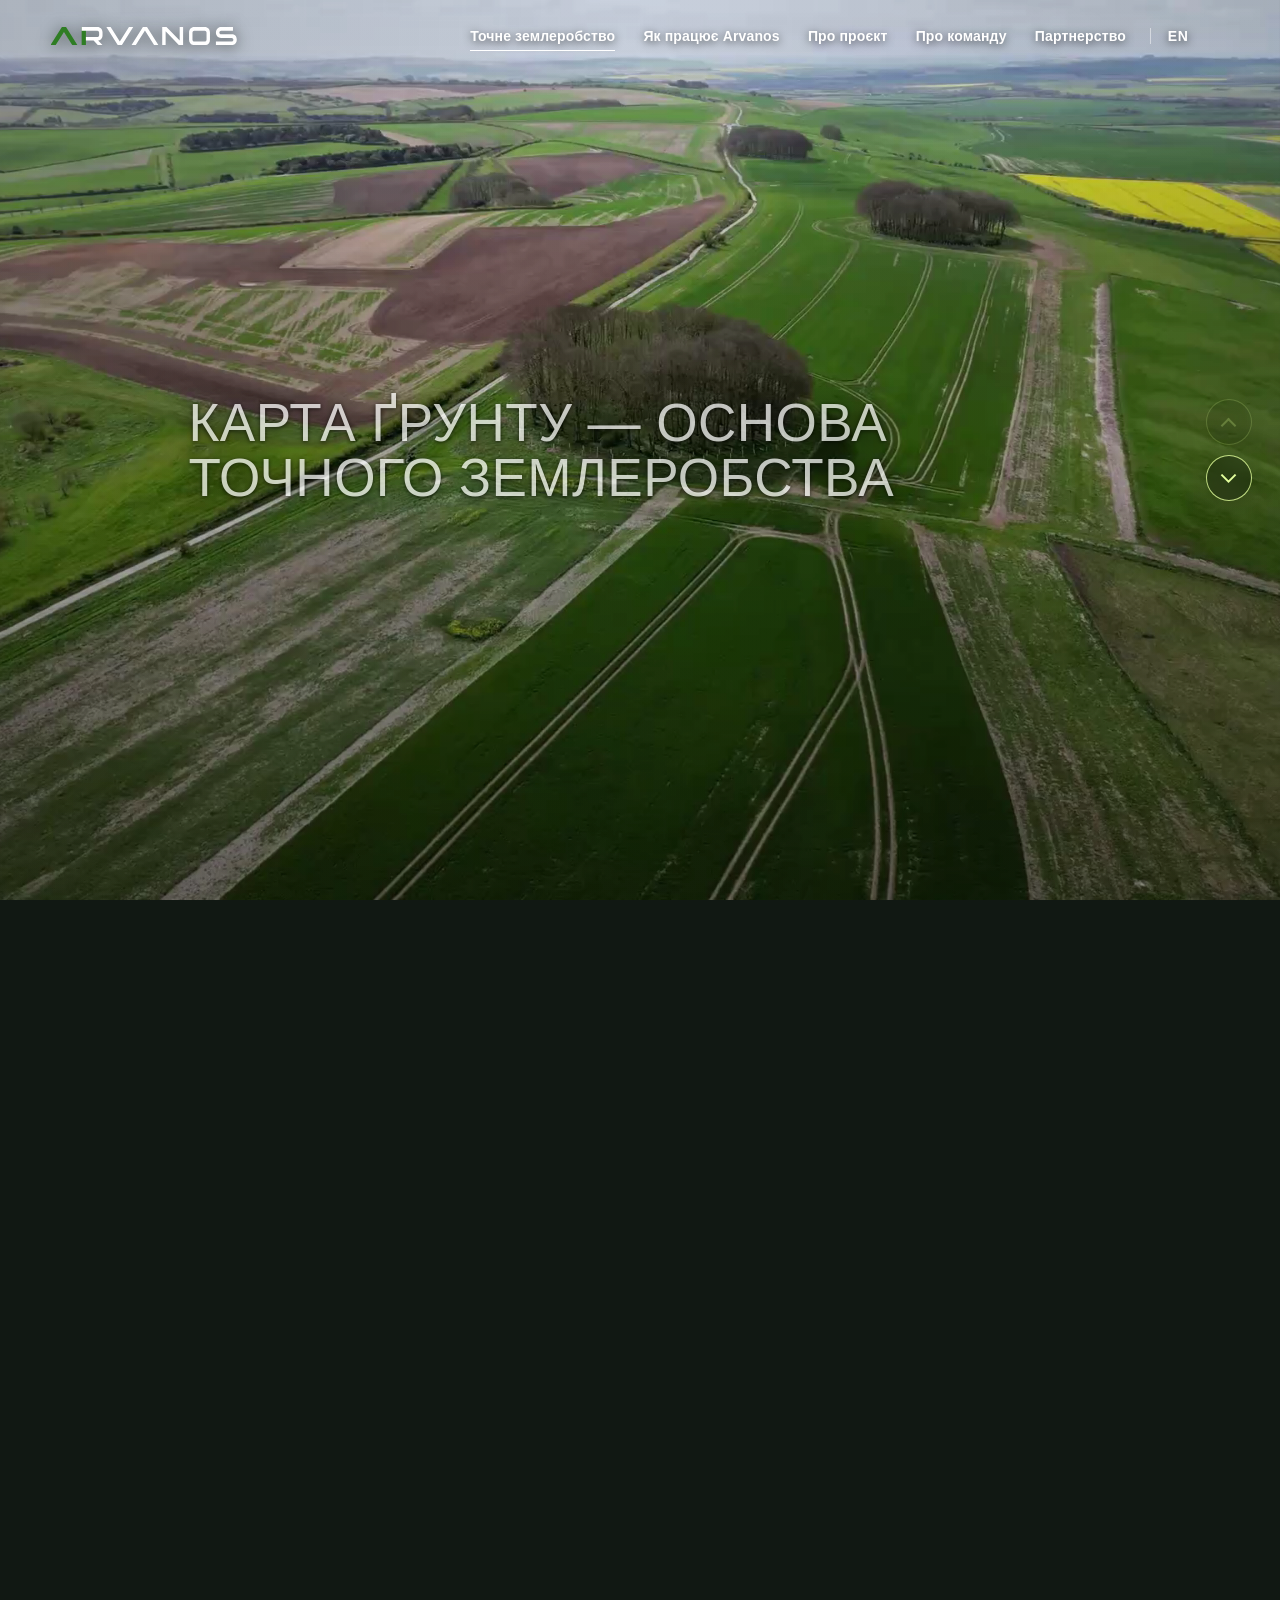
==== uk/index.html @ 26c9877f "Publish Arvanos website" ====
<!DOCTYPE html>
<html lang="uk">
  <head>
    <meta charset="UTF-8" />
    <meta name="viewport" content="width=device-width, initial-scale=1.0" />
    <meta name="description" content="Arvanos — програмно-апаратний комплекс на основі ШІ для створення, калібрування й безперервного уточнення карти ґрунту." />
    <meta name="robots" content="index, follow, max-image-preview:large" />
    <meta property="og:type" content="website" />
    <meta property="og:site_name" content="Arvanos" />
    <meta property="og:locale" content="uk_UA" />
    <meta property="og:title" content="Arvanos — карта ґрунту, що постійно уточнюється" />
    <meta property="og:description" content="ШІ-система для створення, калібрування й безперервного уточнення карт властивостей ґрунту." />
    <meta property="og:image" content="https://pirsua.github.io/arvanos-site/assets/og-arvanos.png" />
    <meta property="og:image:width" content="1200" />
    <meta property="og:image:height" content="630" />
    <meta name="twitter:card" content="summary_large_image" />
    <meta http-equiv="refresh" content="0; url=./field-transition-demo.html" />
    <title>Arvanos — карта ґрунту, що постійно уточнюється</title>
    <link rel="canonical" href="https://pirsua.github.io/arvanos-site/uk/" />
    <link rel="alternate" hreflang="en" href="https://pirsua.github.io/arvanos-site/field-transition-demo.html" />
    <link rel="alternate" hreflang="uk" href="https://pirsua.github.io/arvanos-site/uk/field-transition-demo.html" />
    <link rel="alternate" hreflang="x-default" href="https://pirsua.github.io/arvanos-site/field-transition-demo.html" />
    <link rel="icon" href="../assets/arvanos-favicon-a.svg?v=20260819-a2" type="image/svg+xml" />
  </head>
  <body>
    <p><a href="./field-transition-demo.html">Перейти до Arvanos</a></p>
  </body>
</html>
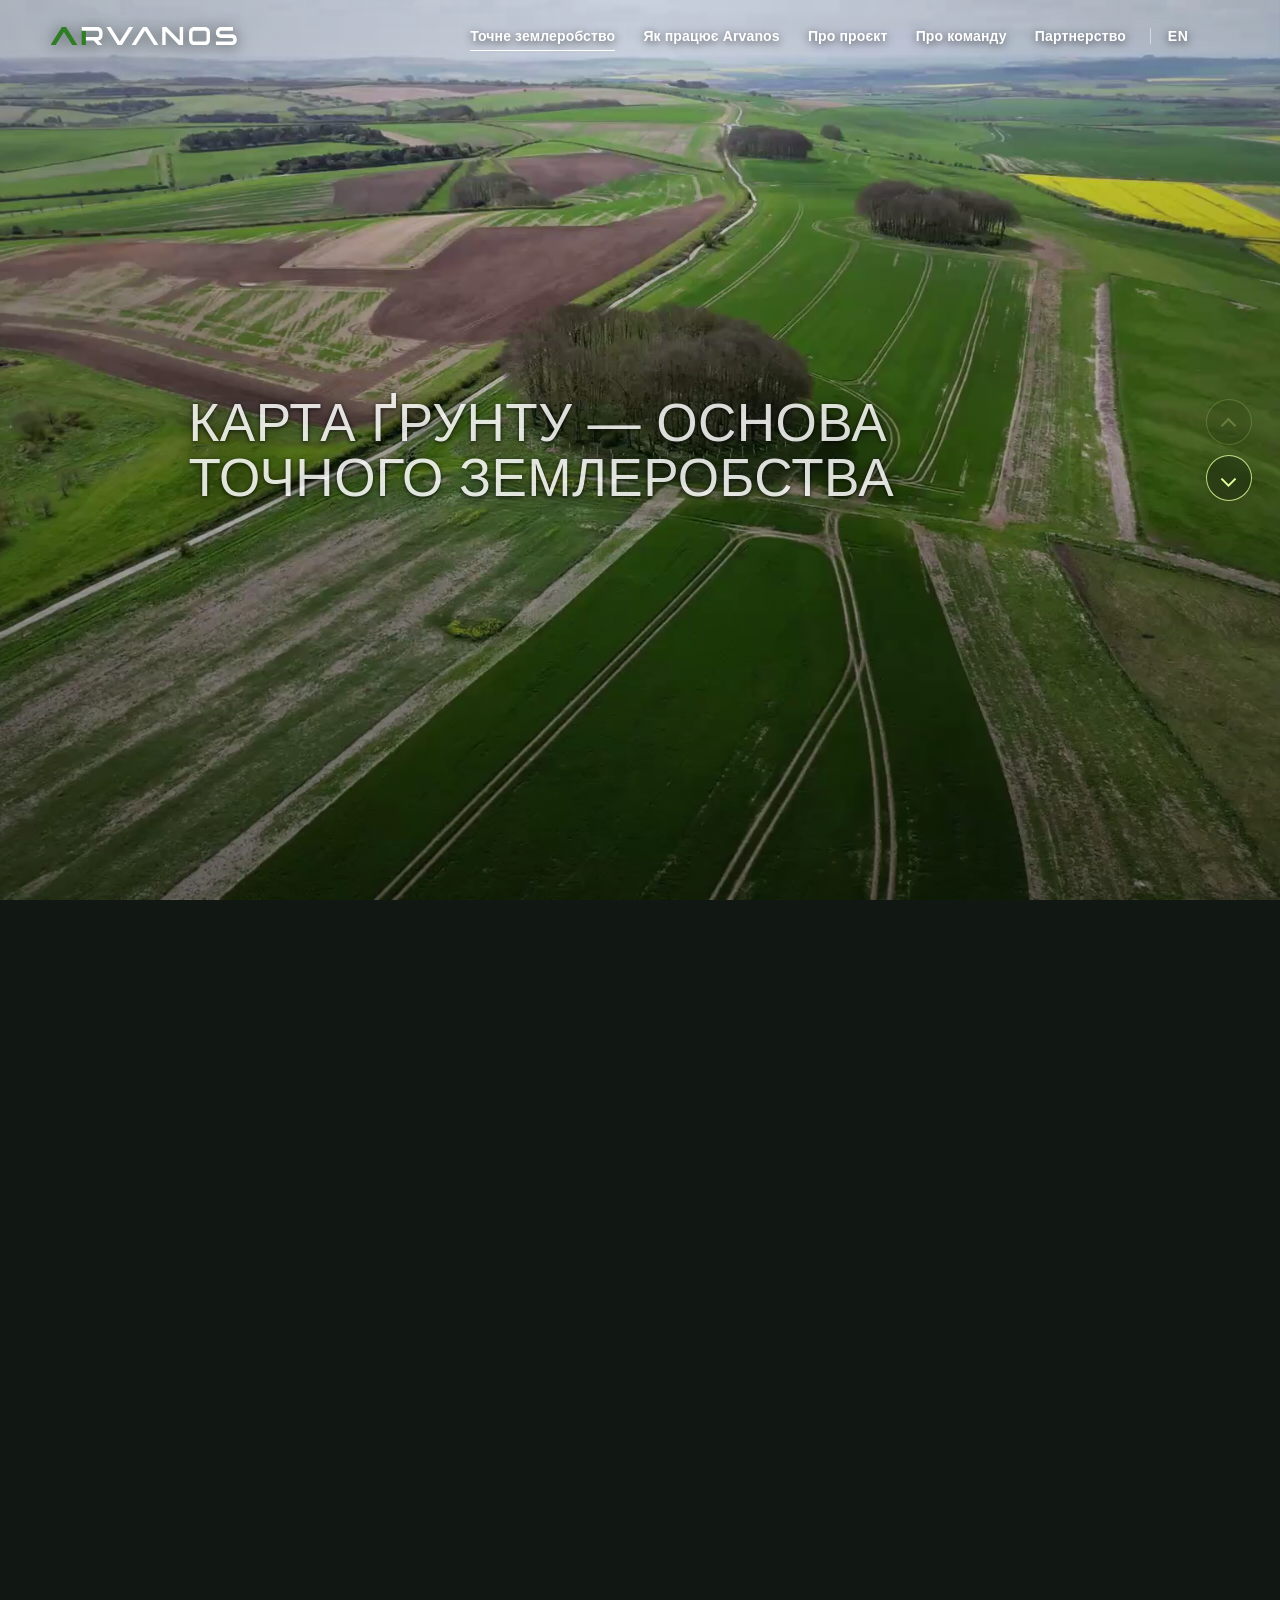
==== commit 321d2962: "Use arvanos.com as canonical domain" ====
--- a/uk/index.html
+++ b/uk/index.html
@@ -10,16 +10,16 @@
     <meta property="og:locale" content="uk_UA" />
     <meta property="og:title" content="Arvanos — карта ґрунту, що постійно уточнюється" />
     <meta property="og:description" content="ШІ-система для створення, калібрування й безперервного уточнення карт властивостей ґрунту." />
-    <meta property="og:image" content="https://pirsua.github.io/arvanos-site/assets/og-arvanos.png" />
+    <meta property="og:image" content="https://arvanos.com/assets/og-arvanos.png" />
     <meta property="og:image:width" content="1200" />
     <meta property="og:image:height" content="630" />
     <meta name="twitter:card" content="summary_large_image" />
     <meta http-equiv="refresh" content="0; url=./field-transition-demo.html" />
     <title>Arvanos — карта ґрунту, що постійно уточнюється</title>
-    <link rel="canonical" href="https://pirsua.github.io/arvanos-site/uk/" />
-    <link rel="alternate" hreflang="en" href="https://pirsua.github.io/arvanos-site/field-transition-demo.html" />
-    <link rel="alternate" hreflang="uk" href="https://pirsua.github.io/arvanos-site/uk/field-transition-demo.html" />
-    <link rel="alternate" hreflang="x-default" href="https://pirsua.github.io/arvanos-site/field-transition-demo.html" />
+    <link rel="canonical" href="https://arvanos.com/uk/" />
+    <link rel="alternate" hreflang="en" href="https://arvanos.com/field-transition-demo.html" />
+    <link rel="alternate" hreflang="uk" href="https://arvanos.com/uk/field-transition-demo.html" />
+    <link rel="alternate" hreflang="x-default" href="https://arvanos.com/field-transition-demo.html" />
     <link rel="icon" href="../assets/arvanos-favicon-a.svg?v=20260819-a2" type="image/svg+xml" />
   </head>
   <body>
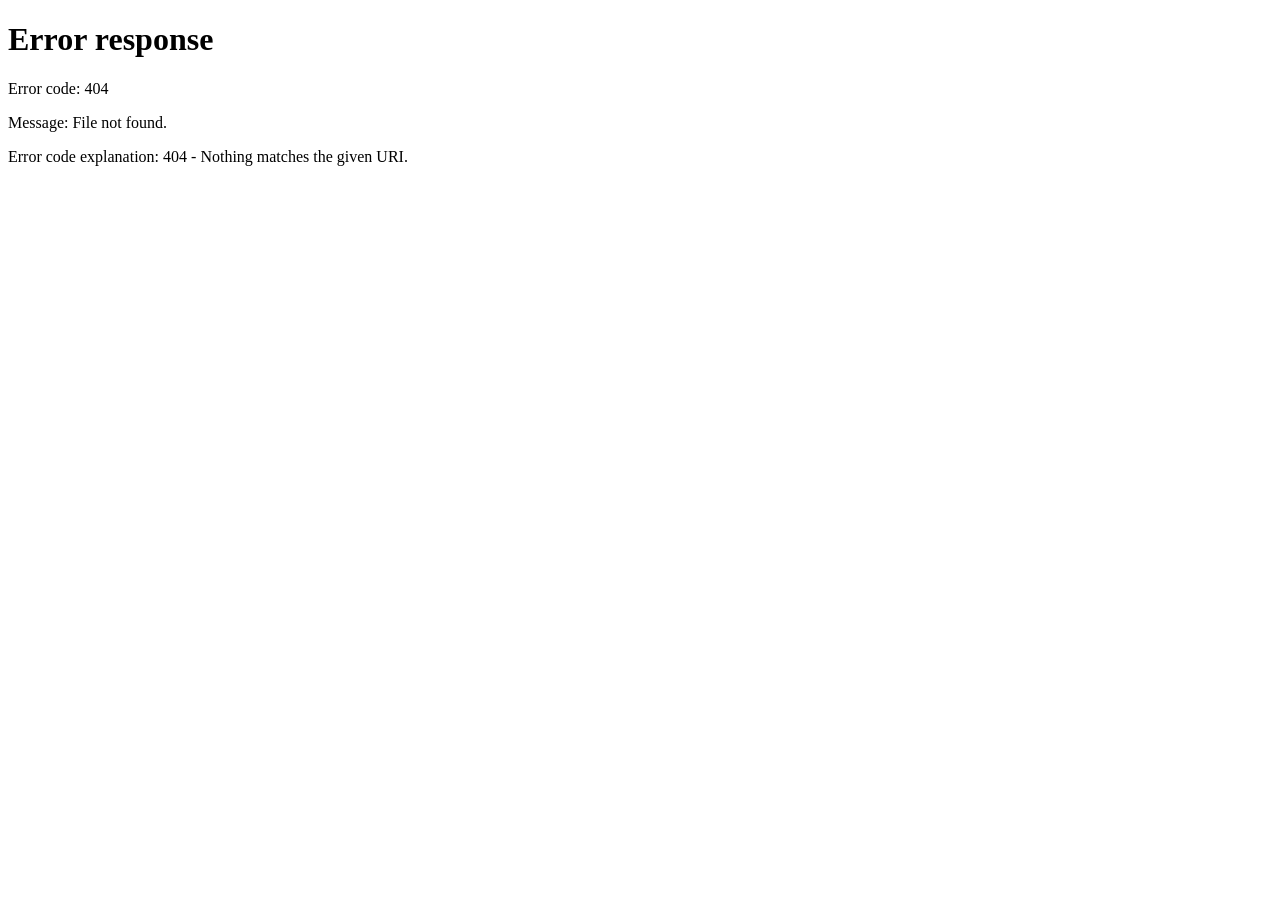
==== commit 5ad6c3eb: "Use Cloudflare clean URLs" ====
--- a/uk/index.html
+++ b/uk/index.html
@@ -14,15 +14,15 @@
     <meta property="og:image:width" content="1200" />
     <meta property="og:image:height" content="630" />
     <meta name="twitter:card" content="summary_large_image" />
-    <meta http-equiv="refresh" content="0; url=./field-transition-demo.html" />
+    <meta http-equiv="refresh" content="0; url=./field-transition-demo" />
     <title>Arvanos — карта ґрунту, що постійно уточнюється</title>
     <link rel="canonical" href="https://arvanos.com/uk/" />
-    <link rel="alternate" hreflang="en" href="https://arvanos.com/field-transition-demo.html" />
-    <link rel="alternate" hreflang="uk" href="https://arvanos.com/uk/field-transition-demo.html" />
-    <link rel="alternate" hreflang="x-default" href="https://arvanos.com/field-transition-demo.html" />
+    <link rel="alternate" hreflang="en" href="https://arvanos.com/field-transition-demo" />
+    <link rel="alternate" hreflang="uk" href="https://arvanos.com/uk/field-transition-demo" />
+    <link rel="alternate" hreflang="x-default" href="https://arvanos.com/field-transition-demo" />
     <link rel="icon" href="../assets/arvanos-favicon-a.svg?v=20260819-a2" type="image/svg+xml" />
   </head>
   <body>
-    <p><a href="./field-transition-demo.html">Перейти до Arvanos</a></p>
+    <p><a href="./field-transition-demo">Перейти до Arvanos</a></p>
   </body>
 </html>
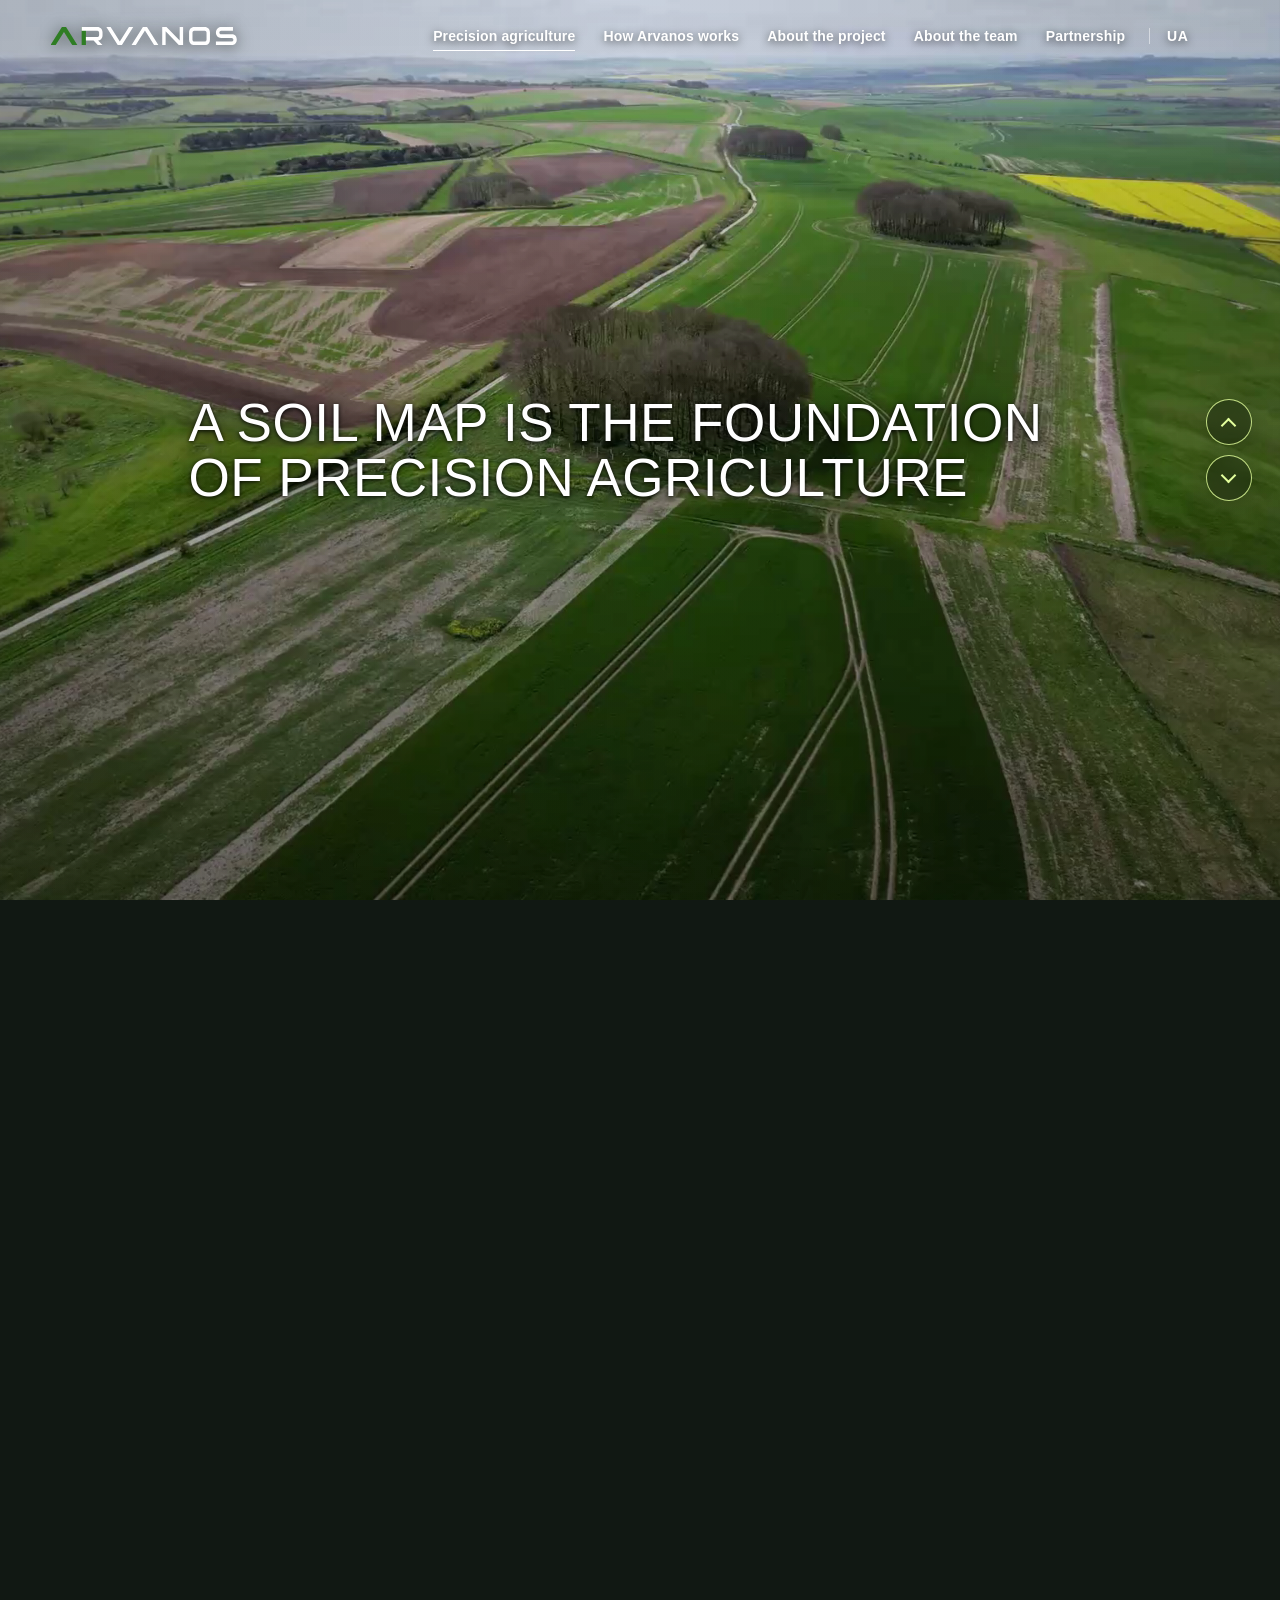
==== commit b41dcbba: "Publish story at site root" ====
--- a/uk/index.html
+++ b/uk/index.html
@@ -3,26 +3,337 @@
   <head>
     <meta charset="UTF-8" />
     <meta name="viewport" content="width=device-width, initial-scale=1.0" />
+    <meta name="theme-color" content="#eef0dc" />
     <meta name="description" content="Arvanos — програмно-апаратний комплекс на основі ШІ для створення, калібрування й безперервного уточнення карти ґрунту." />
     <meta name="robots" content="index, follow, max-image-preview:large" />
     <meta property="og:type" content="website" />
     <meta property="og:site_name" content="Arvanos" />
     <meta property="og:locale" content="uk_UA" />
+    <meta property="og:locale:alternate" content="en_GB" />
     <meta property="og:title" content="Arvanos — карта ґрунту, що постійно уточнюється" />
     <meta property="og:description" content="ШІ-система для створення, калібрування й безперервного уточнення карт властивостей ґрунту." />
     <meta property="og:image" content="https://arvanos.com/assets/og-arvanos.png" />
     <meta property="og:image:width" content="1200" />
     <meta property="og:image:height" content="630" />
+    <meta property="og:image:alt" content="Точне землеробство Arvanos на тлі аерознімка полів" />
     <meta name="twitter:card" content="summary_large_image" />
-    <meta http-equiv="refresh" content="0; url=./field-transition-demo" />
     <title>Arvanos — карта ґрунту, що постійно уточнюється</title>
     <link rel="canonical" href="https://arvanos.com/uk/" />
-    <link rel="alternate" hreflang="en" href="https://arvanos.com/field-transition-demo" />
-    <link rel="alternate" hreflang="uk" href="https://arvanos.com/uk/field-transition-demo" />
-    <link rel="alternate" hreflang="x-default" href="https://arvanos.com/field-transition-demo" />
+    <link rel="alternate" hreflang="en" href="https://arvanos.com/" />
+    <link rel="alternate" hreflang="uk" href="https://arvanos.com/uk/" />
+    <link rel="alternate" hreflang="x-default" href="https://arvanos.com/" />
     <link rel="icon" href="../assets/arvanos-favicon-a.svg?v=20260819-a2" type="image/svg+xml" />
+    <link rel="stylesheet" href="../field-transition-demo.css?v=20260819-release1" />
   </head>
-  <body>
-    <p><a href="./field-transition-demo">Перейти до Arvanos</a></p>
+  <body data-language-entry>
+    <a class="skip-link" href="#start">Перейти до змісту</a>
+    <header class="site-header">
+      <a class="wordmark" href="#start" aria-label="Arvanos — на початок">
+        <img src="../assets/arvanos-logo-primary.svg?v=20260818-bold7" alt="" />
+      </a>
+      <nav id="quick-nav" class="quick-nav" aria-label="Швидка навігація">
+        <a href="#precision">Точне землеробство</a>
+        <a href="#arvanos">Як працює Arvanos</a>
+        <a href="./project#project">Про проєкт</a>
+        <a href="./project#team">Про команду</a>
+        <a href="./partnership">Партнерство</a>
+        <a class="language-switch" href="../" hreflang="en" lang="en" data-language-switch data-language-target="en">EN</a>
+      </nav>
+      <button class="menu-button" type="button" aria-label="Відкрити навігацію" aria-controls="quick-nav" aria-expanded="false">Меню</button>
+    </header>
+
+    <main id="start" class="experience" tabindex="0" aria-label="Історія Arvanos">
+      <h1 class="visually-hidden">Arvanos — точне землеробство та картування ґрунту</h1>
+      <div class="field-stage">
+        <video id="field-video" class="source-video" muted playsinline loop autoplay preload="auto" poster="../assets/field-reference-start.png" aria-hidden="true">
+          <source src="../assets/arvanos-field-loop-smooth.mp4" type="video/mp4" />
+        </video>
+        <div class="video-shade" aria-hidden="true"></div>
+
+        <svg id="field-object" class="field-object" viewBox="0 0 1920 1080" preserveAspectRatio="xMidYMid slice" aria-hidden="true">
+          <defs>
+            <pattern id="field-map-grid-pattern" width="42" height="42" patternUnits="userSpaceOnUse">
+              <path d="M 42 0 L 0 0 0 42" class="field-grid-line" />
+            </pattern>
+            <pattern id="field-detail-pattern" width="92" height="92" patternUnits="userSpaceOnUse" patternTransform="rotate(-18)">
+              <circle cx="18" cy="22" r="4" class="field-data-dot" />
+              <circle cx="70" cy="62" r="2.5" class="field-data-dot field-data-dot--soft" />
+              <path d="M0 74 C24 50 62 52 92 28" class="field-data-line" />
+            </pattern>
+            <linearGradient id="field-map-gradient" x1="0" y1="1" x2="1" y2="0">
+              <stop offset="0" stop-color="#5d7b37" />
+              <stop offset=".36" stop-color="#b8dc65" />
+              <stop offset=".68" stop-color="#eadc77" />
+              <stop offset="1" stop-color="#cf8d54" />
+            </linearGradient>
+          </defs>
+          <path id="field-map-base" class="field-map-base" />
+          <path id="field-map-zones" class="field-map-zones" />
+          <image class="field-layer-image is-current" width="1024" height="1024" preserveAspectRatio="none" />
+          <image class="field-layer-image" width="1024" height="1024" preserveAspectRatio="none" />
+          <image class="method-overlay-image method-overlay-image--hyperspectral" href="../assets/field-map-layers/method-overlays/hyperspectral-defect-mask.png" width="1024" height="1024" preserveAspectRatio="none" />
+          <image class="method-overlay-image method-overlay-image--indirect" href="../assets/field-map-layers/method-overlays/indirect-survey-mask.png" width="1024" height="1024" preserveAspectRatio="none" />
+          <image class="vegetation-anomaly-image" href="../assets/field-map-layers/vegetation-anomalies.png" width="1024" height="1024" preserveAspectRatio="none" />
+          <g class="vegetation-targets-layer">
+            <g class="vegetation-target" transform="translate(488 417)"><circle r="21" /><circle class="vegetation-target__core" r="8" /><text y="6">1</text></g>
+            <g class="vegetation-target" transform="translate(245 570)"><circle r="21" /><circle class="vegetation-target__core" r="8" /><text y="6">2</text></g>
+            <g class="vegetation-target" transform="translate(880 304)"><circle r="21" /><circle class="vegetation-target__core" r="8" /><text y="6">3</text></g>
+          </g>
+          <g class="herus-targets-layer"></g>
+          <g class="lab-control-targets-layer" aria-hidden="true">
+            <g class="lab-control-target" transform="translate(448 520)"><circle class="lab-control-target__halo" r="16" /><circle class="lab-control-target__core" r="5.5" /></g>
+            <g class="lab-control-target" transform="translate(709 409)"><circle class="lab-control-target__halo" r="16" /><circle class="lab-control-target__core" r="5.5" /></g>
+            <g class="lab-control-target" transform="translate(612 548)"><circle class="lab-control-target__halo" r="16" /><circle class="lab-control-target__core" r="5.5" /></g>
+          </g>
+          <image class="sampling-grid-image is-current" width="1024" height="1024" preserveAspectRatio="none" />
+          <image class="sampling-grid-image" width="1024" height="1024" preserveAspectRatio="none" />
+          <path id="field-map-detail" class="field-map-detail" />
+          <path id="field-outline" class="field-outline" />
+          <path id="field-map-grid" class="field-map-grid" />
+        </svg>
+
+        <aside class="map-status" aria-label="Основні шари карти поля">
+          <p class="map-status__eyebrow">Шари карти</p>
+          <ul class="map-layers" aria-label="Блоки даних карти">
+            <li><button class="map-layer-button" type="button" data-map-layer-chip="moisture" aria-pressed="true">Вологість</button></li>
+            <li><button class="map-layer-button" type="button" data-map-layer-chip="nutrition" aria-pressed="false">Живлення · NPK</button></li>
+            <li><button class="map-layer-button" type="button" data-map-layer-chip="organic" aria-pressed="false">Органічна речовина</button></li>
+            <li><button class="map-layer-button" type="button" data-map-layer-chip="ph" aria-pressed="false">Кислотність · pH</button></li>
+            <li><button class="map-layer-button" type="button" data-map-layer-chip="compaction" aria-pressed="false">Ущільнення</button></li>
+            <li><button class="map-layer-button" type="button" data-map-layer-chip="vegetation" aria-pressed="false">Стан рослин · NDVI</button></li>
+          </ul>
+          <div class="sampling-detail" aria-label="Деталізація карти">
+            <p class="map-status__eyebrow">ТОЧНІСТЬ</p>
+            <div id="detail-stepper" class="detail-stepper" role="group" aria-label="Точність карти">
+              <span class="detail-stepper__track" aria-hidden="true"><span></span></span>
+              <button class="detail-step-button" type="button" data-detail-level="0" aria-pressed="false"><span class="detail-step-button__dot" aria-hidden="true"></span><span>Базова</span></button>
+              <button class="detail-step-button" type="button" data-detail-level="1" aria-pressed="false"><span class="detail-step-button__dot" aria-hidden="true"></span><span>Звичайна</span></button>
+              <button class="detail-step-button" type="button" data-detail-level="2" aria-pressed="false"><span class="detail-step-button__dot" aria-hidden="true"></span><span>Детальна</span></button>
+              <button class="detail-step-button" type="button" data-detail-level="3" aria-pressed="false"><span class="detail-step-button__dot" aria-hidden="true"></span><span>Висока</span></button>
+            </div>
+            <div class="sampling-detail__readout">
+              <strong><b id="sampling-sample-count"></b><span id="sampling-sample-unit">Без сітки проб</span></strong>
+            </div>
+          </div>
+        </aside>
+        <aside id="scene-note" class="scene-note" aria-live="polite"></aside>
+        <aside class="maya-note" aria-label="Результат обстеження Dynas Maya">
+          <p class="maya-note__title">ДАНІ MAYA ПІСЛЯ ФІЛЬТРАЦІЇ</p>
+          <p>Деталізацію підвищено · частину поверхневих перешкод відфільтровано</p>
+          <p class="maya-note__masked">Залишкові перешкоди ще потребують перевірки й калібрування</p>
+        </aside>
+        <aside class="cost-comparison" aria-label="Порівняння кількості лабораторних проб">
+          <p class="cost-comparison__title">КІЛЬКІСТЬ ПРОБ</p>
+          <div class="cost-comparison__stage">
+            <div class="cost-comparison__item cost-comparison__item--traditional">
+              <strong>26</strong>
+              <span>ПРОБ · ДЕТАЛЬНА КАРТА</span>
+            </div>
+            <div class="cost-comparison__item cost-comparison__item--arvanos">
+              <strong>3</strong>
+              <span>ПРОБИ · ВИСОКОТОЧНА КАРТА</span>
+            </div>
+          </div>
+        </aside>
+        <aside class="ai-core-note" aria-label="Онлайн-цикл координації Arvanos">
+          <p class="ai-core-note__title"><span aria-hidden="true"></span>ОНЛАЙН · ШІ-ЯДРО ARVANOS</p>
+          <div class="ai-core-flow">
+            <p class="ai-core-step ai-core-step--maya">MAYA · ПОВЕРХНЕВІ ДАНІ</p>
+            <p class="ai-core-step ai-core-step--herus">HERUS · ГЛИБИННІ ВИМІРЮВАННЯ</p>
+            <p class="ai-core-step ai-core-step--lab">ЛАБОРАТОРІЯ · КАЛІБРУВАННЯ</p>
+            <p class="ai-core-step ai-core-step--core">ARVANOS · АНАЛІЗ І ОНОВЛЕННЯ</p>
+            <p class="ai-core-step ai-core-step--map">КАРТУ ОНОВЛЕНО</p>
+            <p class="ai-core-step ai-core-step--task">НОВЕ ЗАВДАННЯ → MAYA / HERUS</p>
+          </div>
+        </aside>
+      </div>
+
+      <div class="story-flow">
+        <article id="precision" class="story-step story-step--section-intro" data-scene="track" data-section="1">
+          <div class="story-card story-card--section-intro">
+            <h2>КАРТА ҐРУНТУ — ОСНОВА ТОЧНОГО ЗЕМЛЕРОБСТВА</h2>
+          </div>
+        </article>
+
+        <article class="story-step" data-scene="track" data-section="1">
+          <div class="story-card">
+            <p class="section-kicker">КАРТА ҐРУНТУ — ОСНОВА ТОЧНОГО ЗЕМЛЕРОБСТВА</p>
+            <h2>ТОЧНЕ ЗЕМЛЕРОБСТВО ПОЧИНАЄТЬСЯ З КАРТИ ҐРУНТУ.</h2>
+            <p>Сільське господарство входить в епоху точного землеробства.</p>
+            <p>Супутники, дрони, автопілоти, робототехніка та ШІ вже дають змогу керувати полем точніше, швидше та з меншою кількістю ручних рішень.</p>
+            <p>Але вся ця точність спирається на один фундаментальний шар: детальну карту ґрунту.</p>
+          </div>
+        </article>
+
+        <article class="story-step" data-scene="transition" data-refinement="0" data-map-title="Цифрові шари ґрунту" data-section="1" data-detail-demo="true" data-note-title="КАРТА ВЛАСТИВОСТЕЙ ҐРУНТУ" data-note-body="Кожна кнопка відкриває окремий шар поля" data-note-detail="Точність шару залежить від щільності та якості вимірювань">
+          <div class="story-card story-card--continuation">
+            <p class="section-kicker">КАРТА ҐРУНТУ — ОСНОВА ТОЧНОГО ЗЕМЛЕРОБСТВА</p>
+            <h2>ТОЧНЕ ЗЕМЛЕРОБСТВО ПОЧИНАЄТЬСЯ З КАРТИ ҐРУНТУ.</h2>
+            <p>Результати аналізу прив’язуються до GPS-координат і перетворюються на цифрові шари: pH, вміст елементів живлення, органічна речовина, вологість, ущільнення та інші властивості ґрунту.</p>
+            <p>Бортовий комп’ютер використовує карту для диференційованого внесення добрив і меліорантів, вибору норми висіву та глибини обробітку.</p>
+            <p>Без детальної карти техніка здатна рухатися й дозувати з високою точністю, але не знає, яка дія потрібна в конкретній точці поля.</p>
+          </div>
+        </article>
+
+        <article class="story-step" data-scene="track" data-section="1" data-detail-demo="true" data-sampling-demo="true" data-map-title="Традиційна сітка проб" data-note-title="ТРАДИЦІЙНА СІТКА ПРОБ" data-note-body="Приблизно одна композитна проба на гектар" data-note-detail="Вища деталізація → більше проб, часу й лабораторних витрат">
+          <div class="story-card">
+            <p class="section-kicker">КАРТА ҐРУНТУ — ОСНОВА ТОЧНОГО ЗЕМЛЕРОБСТВА</p>
+            <h2>ДЕТАЛЬНА КАРТА ҐРУНТУ ПОТРЕБУЄ БАГАТО ПРОБ, ЧАСУ Й ЛАБОРАТОРНИХ АНАЛІЗІВ.</h2>
+            <p>За традиційного картування поле розбивають на сітку. У кожній комірці відбирають одну або кілька проб, прив’язують їх до координат, маркують, доставляють у лабораторію та очікують результати.</p>
+            <p>Що вища потрібна деталізація карти, то більше точок відбору, польових маршрутів, зразків та аналізів. Разом із точністю зростають вартість і тривалість робіт.</p>
+          </div>
+        </article>
+
+        <article class="story-step" data-scene="track" data-section="1" data-method-demo="hyperspectral" data-note-title="ГІПЕРСПЕКТРАЛЬНИЙ АНАЛІЗ" data-note-body="Швидко показує неоднорідності відкритої поверхні" data-note-detail="Рослинні рештки, волога й тіні спотворюють сигнал · глибина недоступна">
+          <div class="story-card">
+            <p class="section-kicker">КАРТА ҐРУНТУ — ОСНОВА ТОЧНОГО ЗЕМЛЕРОБСТВА</p>
+            <h2>СУЧАСНІ МЕТОДИ ВИРІШУЮТЬ РІЗНІ ЗАВДАННЯ. ЖОДЕН НЕ ДАЄ ПОВНОЇ КАРТИНИ.</h2>
+            <p>Гіперспектральний аналіз швидко знаходить неоднорідності відкритої поверхні без суцільної сітки проб.</p>
+            <p>Проте камера не бачить ґрунт у глибину, а вологість, тіні, стерня й рослинні рештки спотворюють сигнал — особливо за no-till. Тому метод визначає зони для перевірки, але сам по собі не дає точної карти ґрунту.</p>
+          </div>
+        </article>
+
+        <article class="story-step" data-scene="track" data-section="1" data-method-demo="indirect" data-note-title="НЕПРЯМІ ПОЛЬОВІ ВИМІРЮВАННЯ" data-note-body="Вимірюють електропровідність, вологість, опір та ущільнення в глибину" data-note-detail="Без лабораторного калібрування це ще не точна карта властивостей">
+          <div class="story-card">
+            <p class="section-kicker">КАРТА ҐРУНТУ — ОСНОВА ТОЧНОГО ЗЕМЛЕРОБСТВА</p>
+            <h2>СУЧАСНІ МЕТОДИ ВИРІШУЮТЬ РІЗНІ ЗАВДАННЯ. ЖОДЕН НЕ ДАЄ ПОВНОЇ КАРТИНИ.</h2>
+            <p>Вимірювання електропровідності, вологості, опору та ущільнення дають змогу побачити властивості ґрунту в глибину.</p>
+            <p>Але й вони описують лише частину його стану. Для надійної карти ці дані необхідно зіставити з дистанційним спостереженням, історією поля та лабораторними аналізами.</p>
+          </div>
+        </article>
+
+        <article class="story-step" data-scene="track" data-section="1" data-note-title="ОБСТЕЖЕННЯ У ПОТРІБНИЙ МОМЕНТ" data-note-body="До виходу техніки · після посіву · під час вегетації" data-note-detail="Результат потрібен до завершення вікна агрономічного рішення">
+          <div class="story-card">
+            <p class="section-kicker">КАРТА ҐРУНТУ — ОСНОВА ТОЧНОГО ЗЕМЛЕРОБСТВА</p>
+            <h2>АГРАРІЮ ПОТРІБНА НЕ СТАТИЧНА КАРТА, А КАРТИНА ПОЛЯ, ЩО ПОСТІЙНО УТОЧНЮЄТЬСЯ.</h2>
+            <p>Традиційне обстеження залежить від доступу до поля, роботи наземної техніки, ручного відбору та лабораторної логістики. Результат може надійти тоді, коли оптимальне вікно для агрономічного рішення вже закрилося.</p>
+            <p>Аграрію потрібна можливість обстежувати поле практично на будь-якому етапі сезону — навіть коли навесні на нього ще не може вийти наземна техніка або коли культуру вже посіяно.</p>
+          </div>
+        </article>
+
+        <article class="story-step" data-scene="track" data-section="1" data-vegetation-demo="true" data-map-layer="vegetation" data-map-title="Стан рослин · NDVI" data-note-title="СТАН РОСЛИН · NDVI" data-note-body="Пульсуючі зони показують стійкі аномалії розвитку" data-note-detail="Точки позначають ділянки, які потрібно перевірити додатково">
+          <div class="story-card">
+            <p class="section-kicker">КАРТА ҐРУНТУ — ОСНОВА ТОЧНОГО ЗЕМЛЕРОБСТВА</p>
+            <h2>АГРАРІЮ ПОТРІБНА НЕ СТАТИЧНА КАРТА, А КАРТИНА ПОЛЯ, ЩО ПОСТІЙНО УТОЧНЮЄТЬСЯ.</h2>
+            <p>Під час вегетації стан рослин показує, де поле розвивається нерівномірно, де можуть проявлятися ознаки дефіциту живлення або іншого стресу та де потрібне додаткове обстеження.</p>
+            <p>Система має швидко знаходити такі зони, визначати, де потрібне уточнення, спрямовувати відбір проб і повертати результат тоді, коли ще можна скоригувати живлення рослин.</p>
+          </div>
+        </article>
+
+        <article class="story-step" data-scene="track" data-section="1" data-note-title="ДОСТУПНА Й АКТУАЛЬНА КАРТА" data-note-body="Лише ті нові дані, яких бракує карті" data-note-detail="Менше зайвих проб → нижча вартість · доступність протягом сезону">
+          <div class="story-card">
+            <p class="section-kicker">КАРТА ҐРУНТУ — ОСНОВА ТОЧНОГО ЗЕМЛЕРОБСТВА</p>
+            <h2>ТОЧНА КАРТА — НЕ РАЗОВЕ ОБСТЕЖЕННЯ. ЦЕ БЕЗПЕРЕРВНЕ УТОЧНЕННЯ.</h2>
+            <p>Детальна карта потрібна постійно, але регулярно повторювати повне обстеження занадто дорого й повільно.</p>
+            <p>Система наступного покоління має використовувати накопичені дані й збирати лише те, чого бракує карті. Так кожне уточнення потребує менше проб, часу й витрат, картування стає доступнішим за вартістю, а актуальна карта — доступною протягом сезону.</p>
+            <p>Це необхідна інфраструктура для переходу від автоматизованої техніки до автономного землеробства.</p>
+          </div>
+        </article>
+
+        <article id="arvanos" class="story-step story-step--section-intro" data-scene="track" data-section="2" data-map-reset="true" data-map-status="hidden">
+          <div class="story-card story-card--section-intro">
+            <h2>ARVANOS — ПРОГРАМНО-АПАРАТНИЙ КОМПЛЕКС НА ОСНОВІ ШІ ДЛЯ СТВОРЕННЯ, КАЛІБРУВАННЯ Й БЕЗПЕРЕРВНОГО УТОЧНЕННЯ КАРТИ ҐРУНТУ</h2>
+          </div>
+        </article>
+
+        <article class="story-step story-step--arvanos" data-scene="track" data-section="2" data-map-reset="true" data-map-status="hidden">
+          <div class="story-card">
+            <p class="section-kicker">ARVANOS</p>
+            <h2>ARVANOS ОБ’ЄДНУЄ ШІ-ЯДРО ТА ПОЛЬОВИХ АГЕНТІВ DYNAS — ДРОНИ ІЗ СЕНСОРАМИ Й БОРТОВИМИ ОБЧИСЛЮВАЛЬНИМИ МОДУЛЯМИ.</h2>
+            <p>ШІ-ядро аналізує дані й керує роботою системи. Агенти Dynas спостерігають поле згори, виконують вимірювання в глибину та відбирають контрольні зразки.</p>
+            <p>Усі компоненти працюють як єдиний програмно-апаратний комплекс і постійно передають нові дані в ядро.</p>
+          </div>
+        </article>
+
+        <article class="story-step story-step--map" data-scene="map" data-refinement="1" data-map-title="Початкова карта" data-section="2" data-initial-map-demo="true" data-map-layer="moisture" data-note-title="ПОЧАТКОВА КАРТА ARVANOS" data-note-body="Історія поля · NDVI · урожайність · попередні аналізи" data-note-detail="Точність кожного шару залежить від наявних вихідних даних">
+          <div class="story-card">
+            <p class="section-kicker">ARVANOS</p>
+            <h2>ARVANOS ФОРМУЄ ПОЧАТКОВУ КАРТУ ПОЛЯ.</h2>
+            <p>Система об’єднує історію поля, історичні дані вегетаційного індексу NDVI, урожайність, попередні лабораторні аналізи та інші доступні джерела.</p>
+            <p>На їхній основі система формує початкову карту й визначає, де даних уже достатньо, а які ділянки потребують додаткового обстеження.</p>
+          </div>
+        </article>
+
+        <article class="story-step story-step--map" data-scene="map" data-refinement="2" data-map-title="Гіперспектральне уточнення" data-section="2" data-method-demo="maya" data-scene-detail-level="3">
+          <div class="story-card">
+            <p class="section-kicker">ARVANOS</p>
+            <h2>DYNAS MAYA БАЧИТЬ ПОЛЕ ЗГОРИ.</h2>
+            <p>Maya — легкий польовий агент Dynas. Вона облітає поле, збирає актуальні гіперспектральні дані та виявляє поверхневі неоднорідності.</p>
+            <p>ШІ-ядро аналізує отримані дані в режимі онлайн і за потреби спрямовує Maya на повторне обстеження окремих ділянок із вищою деталізацією. Maya може повторювати обльоти протягом вегетації, виявляючи нові неоднорідності й ділянки для уточнення. У перспективі за допомогою Maya система зможе своєчасно розпізнавати хвороби та шкідників.</p>
+          </div>
+        </article>
+
+        <article class="story-step story-step--map" data-scene="map" data-refinement="2" data-map-title="Точки перевірки" data-section="2" data-method-demo="maya" data-herus-targets-demo="true" data-note-title="ТОЧКИ ДЛЯ ГЛИБИННОЇ ПЕРЕВІРКИ" data-note-body="Їх обрано за аномаліями всіх доступних шарів" data-note-detail="Більше вимірювань там, де вони найбільше зменшують невизначеність">
+          <div class="story-card">
+            <p class="section-kicker">ARVANOS</p>
+            <h2>ШІ-ЯДРО ВИЗНАЧАЄ, ДЕ ПОТРІБНА ПЕРЕВІРКА В ГЛИБИНУ.</h2>
+            <p>Дані Maya уточнюють поверхневу картину поля. ШІ-ядро зіставляє їх з історичними шарами й визначає найінформативніші точки для глибинних вимірювань.</p>
+            <p>Ці точки автоматично перетворюються на польове завдання для глибинної перевірки. Агент отримує координати й маршрут до визначених точок без суцільного проїзду наземної техніки полем.</p>
+          </div>
+        </article>
+
+        <article class="story-step story-step--map" data-scene="map" data-refinement="3" data-map-title="Перевірка в глибину" data-section="2" data-herus-measurement-demo="true" data-scene-detail-level="3" data-note-title="ДАНІ HERUS" data-note-body="Вологість · електропровідність · опір · ущільнення" data-note-detail="Глибинні вимірювання уточнюють те, чого не бачить Maya">
+          <div class="story-card">
+            <p class="section-kicker">ARVANOS</p>
+            <h2>DYNAS HERUS ПЕРЕВІРЯЄ ҐРУНТ У ГЛИБИНУ.</h2>
+            <p>Herus — важкий польовий агент Dynas. Він бурить, вимірює вологість, електропровідність, опір і ущільнення, визначає глибину плужної підошви та виконує спектральний аналіз ґрунту, відібраного зі свердловини.</p>
+          </div>
+        </article>
+
+        <article class="story-step story-step--map" data-scene="map" data-refinement="3" data-map-title="Контрольні зразки" data-section="2" data-herus-measurement-demo="true" data-lab-control-demo="true" data-scene-detail-level="3" data-note-title="КОНТРОЛЬНІ ЗРАЗКИ" data-note-body="Зразки з трьох цільових точок передаються до лабораторії" data-note-detail="Їх обрано для калібрування, а не за рівномірною сіткою">
+          <div class="story-card story-card--continuation">
+            <p class="section-kicker">ARVANOS</p>
+            <h2>DYNAS HERUS ПЕРЕВІРЯЄ ҐРУНТ У ГЛИБИНУ.</h2>
+            <p>Після аналізу польових вимірювань, виконаних Herus, система визначає мінімально необхідний набір контрольних точок для лабораторного аналізу.</p>
+            <p>Herus відбирає контрольні зразки та доставляє їх на базу для маркування й передавання в лабораторію.</p>
+          </div>
+        </article>
+
+        <article class="story-step story-step--map" data-scene="map" data-refinement="4" data-map-title="Лабораторне калібрування" data-section="2" data-clean-map-demo="true" data-scene-detail-level="3" data-note-title="КАРТА ПІСЛЯ КАЛІБРУВАННЯ" data-note-body="Непрямі сигнали пов’язано з точними лабораторними значеннями" data-note-detail="Карта стає перевіреною та каліброваною">
+          <div class="story-card">
+            <p class="section-kicker">ARVANOS</p>
+            <h2>ЛАБОРАТОРІЯ КАЛІБРУЄ КАРТУ.</h2>
+            <p>Arvanos зіставляє лабораторні результати з дистанційними та польовими вимірюваннями. Так непрямі вимірювання пов’язуються з точними значеннями, а карта стає каліброваною.</p>
+          </div>
+        </article>
+
+        <article class="story-step story-step--map" data-scene="map" data-refinement="4" data-map-title="Менше зайвих проб" data-section="2" data-clean-map-demo="true" data-cost-comparison-demo="true" data-scene-detail-level="3">
+          <div class="story-card">
+            <p class="section-kicker">ARVANOS</p>
+            <h2>МЕНШЕ ЗАЙВИХ ПРОБ. НИЖЧА ВАРТІСТЬ. ШВИДШЕ РІШЕННЯ. АКТУАЛЬНА КАРТА ПРОТЯГОМ СЕЗОНУ.</h2>
+            <p>Arvanos спрямовує лабораторний аналіз лише туди, де він додає карті нову інформацію, і об’єднує непрямі обстеження в єдиний керований цикл. Це дає змогу скоротити кількість зайвих проб, польових маршрутів і повторних досліджень, суттєво знизити вартість картування та отримати результат тоді, коли ще можна скоригувати агрономічне рішення.</p>
+          </div>
+        </article>
+
+        <article class="story-step story-step--map" data-scene="map" data-refinement="4" data-map-title="Безперервне уточнення" data-section="2" data-clean-map-demo="true" data-ai-core-demo="true" data-scene-detail-level="3">
+          <div class="story-card">
+            <p class="section-kicker">ARVANOS</p>
+            <h2>УСІ ЕТАПИ ОНЛАЙН КООРДИНУЄ ШІ-ЯДРО ARVANOS.</h2>
+            <p>Кожен новий шар даних повертається в систему. Arvanos оновлює карту, показує, де вона вже надійна, а де потребує уточнення, і коригує наступні завдання для Maya та Herus.</p>
+            <p>Так початкова карта послідовно перетворюється на перевірену та калібровану — і продовжує уточнюватися протягом сезону.</p>
+          </div>
+        </article>
+
+        <article id="system" class="story-step story-step--section-intro" data-scene="map" data-refinement="4" data-map-title="Актуальна карта" data-section="2" data-clean-map-demo="true" data-scene-detail-level="3">
+          <div class="story-card story-card--section-intro story-card--final">
+            <p class="brand-line">Maya sees. Herus does. And Arvanos knows.</p>
+          </div>
+        </article>
+      </div>
+    </main>
+
+    <nav class="story-page-controls" aria-label="Перехід між сторінками історії">
+      <button class="story-page-button story-page-button--previous" type="button" data-story-direction="-1" aria-label="Попередня сторінка">
+        <span aria-hidden="true"></span>
+      </button>
+      <button class="story-page-button story-page-button--next" type="button" data-story-direction="1" aria-label="Наступна сторінка">
+        <span aria-hidden="true"></span>
+      </button>
+    </nav>
+
+    <script src="../assets/field-motion-track.js"></script>
+    <script src="../assets/field-plan-reconstructed.js"></script>
+    <script src="../language.js?v=20260819-release2"></script>
+    <script src="../field-transition-demo.js?v=20260819-release1"></script>
   </body>
 </html>
--- a/field-transition-demo.css
+++ b/field-transition-demo.css
@@ -0,0 +1,1559 @@
+:root {
+  color-scheme: dark;
+  --ink: #ffffff;
+  --ink-dark: #182019;
+  --muted: rgba(255, 255, 255, .96);
+  --acid: #e3ff9d;
+  --type-title: clamp(42px, 4.15vw, 60px);
+  --type-heading: clamp(28px, 2.4vw, 38px);
+  --type-body: clamp(21px, 1.55vw, 24px);
+  --type-meta: 16px;
+}
+
+* { box-sizing: border-box; }
+
+html {
+  min-width: 320px;
+  min-height: 100%;
+  overflow-x: hidden;
+  scroll-behavior: auto;
+  scroll-snap-type: y mandatory;
+  background: #111813;
+}
+
+body {
+  margin: 0;
+  min-width: 320px;
+  min-height: 100%;
+  overflow-x: hidden;
+  background: #111813;
+  color: var(--ink);
+  font-family: Inter, "Helvetica Neue", Arial, sans-serif;
+  -webkit-font-smoothing: antialiased;
+}
+
+a { color: inherit; }
+
+.visually-hidden {
+  position: absolute !important;
+  width: 1px !important;
+  height: 1px !important;
+  padding: 0 !important;
+  margin: -1px !important;
+  overflow: hidden !important;
+  clip: rect(0, 0, 0, 0) !important;
+  white-space: nowrap !important;
+  border: 0 !important;
+}
+
+.skip-link {
+  position: fixed;
+  z-index: 100;
+  top: 12px;
+  left: 12px;
+  padding: 10px 14px;
+  color: var(--ink-dark);
+  background: var(--acid);
+  font-weight: 750;
+  text-decoration: none;
+  transform: translateY(-160%);
+}
+
+.skip-link:focus { transform: translateY(0); }
+
+.site-header {
+  position: fixed;
+  z-index: 20;
+  inset: 0 0 auto;
+  display: grid;
+  grid-template-columns: auto 1fr auto;
+  align-items: center;
+  gap: 40px;
+  min-height: 72px;
+  padding: 0 4vw;
+  color: #fff;
+  background: transparent;
+  border: 0;
+  box-shadow: none;
+  backdrop-filter: none;
+}
+
+.wordmark {
+  display: inline-flex;
+  width: clamp(154px, 14.5vw, 196px);
+  flex: 0 0 auto;
+  align-items: center;
+  text-decoration: none;
+}
+
+.wordmark img {
+  display: block;
+  width: 100%;
+  height: auto;
+  filter: drop-shadow(0 2px 8px rgba(6, 14, 8, .68));
+}
+
+.quick-nav {
+  justify-self: end;
+  display: flex;
+  gap: clamp(16px, 2.2vw, 36px);
+  align-items: center;
+  background: transparent;
+}
+
+.quick-nav a {
+  position: relative;
+  color: #fff;
+  text-decoration: none;
+  font-size: 14px;
+  font-weight: 600;
+  letter-spacing: .01em;
+  text-shadow: 0 2px 8px rgba(6, 14, 8, .68);
+}
+
+.quick-nav a::after {
+  content: "";
+  position: absolute;
+  left: 0;
+  right: 100%;
+  bottom: -7px;
+  height: 1px;
+  background: currentColor;
+  transition: right 160ms ease;
+}
+
+.quick-nav a:hover::after,
+.quick-nav a.is-current::after { right: 0; }
+
+.quick-nav .language-switch {
+  margin-left: clamp(-4px, -.5vw, -8px);
+  padding-left: clamp(12px, 1.3vw, 20px);
+  border-left: 1px solid rgba(255, 255, 255, .48);
+  font-weight: 750;
+  letter-spacing: .06em;
+}
+
+.wordmark:focus-visible,
+.quick-nav a:focus-visible,
+.menu-button:focus-visible,
+.scroll-cue:focus-visible {
+  outline: 1px solid currentColor;
+  outline-offset: 5px;
+}
+
+.menu-button {
+  display: none;
+  padding: 0;
+  border: 0;
+  background: transparent;
+  color: #fff;
+  font: inherit;
+  font-size: var(--type-meta);
+  font-weight: 650;
+}
+
+.experience {
+  position: relative;
+  touch-action: pan-x pinch-zoom;
+}
+
+.experience:focus { outline: none; }
+
+.field-stage {
+  position: fixed;
+  z-index: 0;
+  inset: 0;
+  overflow: hidden;
+  background: #111813;
+}
+
+.source-video,
+.field-object,
+.video-shade {
+  position: absolute;
+  inset: 0;
+  display: block;
+  width: 100%;
+  height: 100%;
+}
+
+.source-video {
+  object-fit: cover;
+  transform-origin: 0 0;
+  will-change: transform;
+}
+
+.video-shade {
+  pointer-events: none;
+  background:
+    linear-gradient(90deg, rgba(8, 13, 9, .23), rgba(8, 13, 9, .1) 50%, rgba(8, 13, 9, .19)),
+    linear-gradient(180deg, rgba(255, 255, 255, .02), rgba(5, 9, 6, .08) 56%, rgba(5, 9, 6, .31));
+}
+
+.field-object {
+  pointer-events: none;
+  overflow: visible;
+  opacity: 0;
+  transform-origin: 0 0;
+  filter: drop-shadow(0 0 0 rgba(0, 0, 0, 0));
+  will-change: transform;
+}
+
+.field-outline,
+.field-map-grid,
+.field-map-base,
+.field-map-zones,
+.field-map-detail,
+.field-layer-image,
+.method-overlay-image,
+.vegetation-anomaly-image,
+.vegetation-targets-layer,
+.herus-targets-layer,
+.lab-control-targets-layer,
+.sampling-grid-image {
+  vector-effect: non-scaling-stroke;
+  transition: opacity 520ms ease, fill 300ms ease;
+}
+
+.field-layer-image {
+  opacity: 0;
+  transition: opacity 360ms ease;
+}
+
+.sampling-grid-image {
+  opacity: 0;
+  transition: opacity 300ms ease;
+}
+
+.method-overlay-image {
+  opacity: 0;
+  transition: opacity 560ms ease, filter 560ms ease;
+}
+
+.vegetation-anomaly-image,
+.vegetation-targets-layer,
+.herus-targets-layer,
+.lab-control-targets-layer {
+  opacity: 0;
+  transition: opacity 520ms ease;
+}
+
+.vegetation-targets-layer {
+  color: var(--acid);
+  transition-delay: 0ms;
+}
+
+.vegetation-target circle {
+  fill: rgba(16, 26, 14, .72);
+  stroke: var(--acid);
+  stroke-width: 3;
+  vector-effect: non-scaling-stroke;
+}
+
+.vegetation-target .vegetation-target__core {
+  fill: var(--acid);
+  stroke: rgba(255, 255, 255, .95);
+  stroke-width: 2;
+}
+
+.vegetation-target text {
+  fill: #172010;
+  font-size: 17px;
+  font-weight: 800;
+  text-anchor: middle;
+}
+
+.herus-target__halo {
+  fill: rgba(17, 28, 17, .52);
+  stroke: rgba(239, 255, 195, .96);
+  stroke-width: 2.4;
+  vector-effect: non-scaling-stroke;
+}
+
+.herus-target__core {
+  fill: var(--acid);
+  stroke: rgba(17, 28, 17, .94);
+  stroke-width: 2;
+  vector-effect: non-scaling-stroke;
+}
+
+body.map-ready.herus-targets-mode .herus-targets-layer { opacity: 1; }
+
+body.map-ready.herus-targets-mode .herus-target {
+  animation: herus-target-enter 420ms cubic-bezier(.22, .72, .22, 1) both;
+  animation-delay: calc(var(--target-index) * 28ms);
+}
+
+.lab-control-target__halo {
+  fill: rgba(17, 28, 17, .62);
+  stroke: rgba(255, 255, 255, .98);
+  stroke-width: 3;
+  vector-effect: non-scaling-stroke;
+}
+
+.lab-control-target__core {
+  fill: var(--acid);
+  stroke: rgba(17, 28, 17, .96);
+  stroke-width: 2.2;
+  vector-effect: non-scaling-stroke;
+}
+
+body.map-ready.lab-control-mode .lab-control-targets-layer { opacity: 1; }
+
+body.clean-map-mode .method-overlay-image,
+body.clean-map-mode .vegetation-anomaly-image,
+body.clean-map-mode .vegetation-targets-layer,
+body.clean-map-mode .herus-targets-layer {
+  opacity: 0 !important;
+  animation: none !important;
+  transition: none;
+}
+
+body.clean-map-mode:not(.cost-comparison-mode) .lab-control-targets-layer {
+  opacity: 0 !important;
+  animation: none !important;
+  transition: none;
+}
+
+body.map-ready.cost-comparison-mode .sampling-grid-image.is-current {
+  opacity: 0;
+  transition: opacity 760ms ease-in-out;
+}
+
+body.map-ready.clean-map-mode.cost-comparison-mode .lab-control-targets-layer {
+  opacity: 1;
+  transition: opacity 760ms ease-in-out;
+}
+
+body.map-ready.cost-comparison-mode.cost-comparison-intro .sampling-grid-image.is-current {
+  opacity: 1;
+}
+
+body.map-ready.clean-map-mode.cost-comparison-mode.cost-comparison-intro .lab-control-targets-layer {
+  opacity: 0;
+}
+
+@keyframes herus-target-enter {
+  from { opacity: 0; }
+  to { opacity: 1; }
+}
+
+.field-outline {
+  fill: rgba(201, 246, 118, 0);
+  stroke: #e3ff9d;
+  stroke-width: 5;
+  stroke-linejoin: round;
+  paint-order: fill stroke;
+}
+
+.field-map-base { fill: rgba(174, 224, 91, .22); opacity: 0; }
+.field-map-zones { fill: url(#field-map-gradient); opacity: 0; }
+.field-map-detail { fill: url(#field-detail-pattern); opacity: 0; }
+.field-map-grid { fill: url(#field-map-grid-pattern); opacity: 0; }
+
+.field-grid-line {
+  fill: none;
+  stroke: rgba(44, 69, 28, .58);
+  stroke-width: 1.5;
+}
+
+.field-data-line {
+  fill: none;
+  stroke: rgba(244, 255, 218, .46);
+  stroke-width: 2;
+}
+
+.field-data-dot { fill: #f3ffc8; }
+.field-data-dot--soft { fill: rgba(49, 79, 28, .7); }
+.field-object.is-active .field-outline { fill: rgba(201, 246, 118, .18); }
+.field-object.is-lifted { filter: drop-shadow(0 24px 28px rgba(0, 0, 0, .48)); }
+
+.field-object.is-map .field-outline {
+  fill: rgba(174, 224, 91, .08);
+  stroke: #efffc3;
+  stroke-width: 3;
+}
+
+.field-object.refine-1 .field-map-base,
+.field-object.refine-2 .field-map-base,
+.field-object.refine-3 .field-map-base,
+.field-object.refine-4 .field-map-base { opacity: .78; }
+.field-object.refine-2 .field-map-grid { opacity: .56; }
+.field-object.refine-3 .field-map-grid { opacity: .52; }
+.field-object.refine-3 .field-map-zones { opacity: .64; }
+.field-object.refine-3 .field-map-detail { opacity: .52; }
+.field-object.refine-4 .field-map-zones { opacity: .9; }
+.field-object.refine-4 .field-map-detail { opacity: .82; }
+.field-object.refine-4 .field-map-grid { opacity: .46; }
+
+.field-object.has-map-layer .field-map-base,
+.field-object.has-map-layer .field-map-zones,
+.field-object.has-map-layer .field-map-detail,
+.field-object.has-map-layer .field-map-grid { opacity: 0; }
+
+.field-object.is-textured.has-map-layer .field-layer-image.is-current { opacity: .96; }
+.field-object.is-textured.sampling-grid-active .sampling-grid-image.is-current { opacity: 1; }
+
+.field-object.is-textured.method-hyperspectral .field-layer-image.is-current {
+  opacity: .76;
+  filter: saturate(.74) contrast(.88);
+}
+
+.field-object.is-textured.method-hyperspectral .method-overlay-image--hyperspectral {
+  opacity: .68;
+}
+
+.field-object.is-textured.method-maya .field-layer-image.is-current {
+  opacity: .9;
+  filter: saturate(.92) contrast(.96);
+}
+
+.field-object.is-textured.method-maya .method-overlay-image--hyperspectral {
+  opacity: .3;
+  filter: saturate(.76) contrast(.84);
+}
+
+body.map-layer-vegetation-active .field-object.is-textured.method-maya .method-overlay-image--hyperspectral {
+  opacity: 0;
+}
+
+body.map-layer-compaction-active .field-object.is-textured.method-maya .method-overlay-image--hyperspectral {
+  opacity: 0;
+}
+
+.field-object.is-textured.method-indirect .field-layer-image.is-current {
+  opacity: .72;
+  filter: saturate(.68) contrast(.82);
+}
+
+.field-object.is-textured.method-indirect .method-overlay-image--indirect { opacity: .96; }
+
+body.vegetation-mode .field-object.is-textured .field-layer-image.is-current {
+  opacity: .96;
+  filter: saturate(1.08) contrast(1.04);
+}
+
+body.map-ready.vegetation-mode .vegetation-anomaly-image {
+  opacity: .34;
+  animation: vegetation-anomaly-pulse 1900ms ease-in-out 520ms infinite;
+}
+
+body.map-ready.vegetation-mode .vegetation-targets-layer {
+  opacity: 1;
+  transition-delay: 0ms;
+}
+
+@keyframes vegetation-anomaly-pulse {
+  0%, 100% { opacity: .28; filter: saturate(1.1) brightness(.98); }
+  50% { opacity: .88; filter: saturate(1.72) brightness(1.1) drop-shadow(0 0 11px rgba(255, 193, 91, .72)); }
+}
+
+.map-status {
+  position: absolute;
+  z-index: 4;
+  left: 4vw;
+  bottom: 3.5vh;
+  width: min(740px, 37vw);
+  padding: 0;
+  color: #fff;
+  background: transparent;
+  border: 0;
+  box-shadow: none;
+  opacity: 0;
+  transform: translateY(10px);
+  text-shadow: 0 2px 18px rgba(0, 0, 0, .92), 0 1px 3px rgba(0, 0, 0, .8);
+  transition: opacity 260ms ease, transform 260ms ease;
+  pointer-events: auto;
+}
+
+body.map-status-enabled:not(.section-intro-active) .map-status.is-visible { opacity: 1; transform: none; }
+
+.scene-note,
+.maya-note {
+  position: absolute;
+  z-index: 4;
+  right: 4vw;
+  bottom: 3.5vh;
+  width: min(560px, 36vw);
+  color: rgba(255, 255, 255, .9);
+  font-size: var(--type-meta);
+  line-height: 1.35;
+  text-align: right;
+  text-shadow: 0 2px 18px rgba(0, 0, 0, .92), 0 1px 3px rgba(0, 0, 0, .8);
+  opacity: 0;
+  transform: translateY(10px);
+  transition: opacity 260ms ease, transform 260ms ease;
+  pointer-events: none;
+}
+
+.scene-note p,
+.maya-note p { margin: 0 0 5px; }
+.scene-note__title,
+.maya-note__title { color: var(--acid); font-weight: 760; letter-spacing: .12em; }
+.scene-note__body { color: rgba(255, 255, 255, .9); }
+.scene-note__detail,
+.maya-note__masked { color: #ffe0a8; }
+body.map-ready.scene-note-mode .scene-note { opacity: 1; transform: none; }
+body.map-ready.method-maya-active:not(.herus-targets-mode) .maya-note { opacity: 1; transform: none; }
+body.map-layer-vegetation-active .maya-note__masked { display: none; }
+body.map-layer-compaction-active .maya-note { opacity: 0 !important; }
+
+.ai-core-note {
+  position: absolute;
+  z-index: 4;
+  right: 4vw;
+  bottom: 3.5vh;
+  width: min(560px, 36vw);
+  color: rgba(255, 255, 255, .9);
+  font-size: var(--type-meta);
+  line-height: 1.25;
+  text-align: right;
+  text-shadow: 0 2px 18px rgba(0, 0, 0, .92), 0 1px 3px rgba(0, 0, 0, .8);
+  opacity: 0;
+  transform: translateY(10px);
+  transition: opacity 260ms ease, transform 260ms ease;
+  pointer-events: none;
+}
+
+body.map-ready.ai-core-mode .ai-core-note { opacity: 1; transform: none; }
+
+.ai-core-note__title {
+  display: flex;
+  gap: 8px;
+  justify-content: flex-end;
+  align-items: center;
+  margin: 0 0 8px;
+  color: var(--acid);
+  font-weight: 760;
+  letter-spacing: .12em;
+}
+
+.ai-core-note__title span {
+  width: 8px;
+  height: 8px;
+  background: var(--acid);
+  border-radius: 50%;
+  box-shadow: 0 0 0 0 rgba(227, 255, 157, .62);
+  animation: ai-online-pulse 1400ms ease-out infinite;
+}
+
+.ai-core-flow { display: grid; gap: 3px; justify-items: end; }
+
+.ai-core-step {
+  margin: 0;
+  color: rgba(255, 255, 255, .42);
+  font-weight: 680;
+  letter-spacing: .035em;
+  opacity: .4;
+  transform: translateX(0);
+  animation: ai-core-step-cycle 6000ms linear infinite;
+}
+
+.ai-core-step--maya { animation-delay: 0ms; }
+.ai-core-step--herus { animation-delay: 1000ms; }
+.ai-core-step--lab { animation-delay: 2000ms; }
+.ai-core-step--core { font-weight: 780; animation-delay: 3000ms; }
+.ai-core-step--map { font-weight: 780; animation-delay: 4000ms; }
+.ai-core-step--task { font-weight: 780; animation-delay: 5000ms; }
+
+@keyframes ai-core-step-cycle {
+  0%, 14% { color: var(--acid); opacity: 1; transform: translateX(0); }
+  18%, 96% { color: rgba(255, 255, 255, .42); opacity: .4; transform: translateX(-4px); }
+  100% { color: var(--acid); opacity: 1; transform: translateX(0); }
+}
+
+@keyframes ai-online-pulse {
+  0% { box-shadow: 0 0 0 0 rgba(227, 255, 157, .62); }
+  75%, 100% { box-shadow: 0 0 0 9px rgba(227, 255, 157, 0); }
+}
+
+body.map-ready.ai-core-mode .field-outline {
+  animation: ai-map-update 6000ms linear infinite;
+}
+
+@keyframes ai-map-update {
+  0%, 66% { stroke: #efffc3; filter: none; }
+  72% { stroke: var(--acid); filter: drop-shadow(0 0 12px rgba(227, 255, 157, .9)); }
+  84%, 100% { stroke: #efffc3; filter: none; }
+}
+
+.map-layer-button:disabled {
+  color: rgba(255, 255, 255, .36);
+  background: rgba(7, 12, 8, .08);
+  border-color: rgba(239, 255, 195, .2);
+  box-shadow: none;
+  cursor: not-allowed;
+}
+
+.map-status__eyebrow,
+.eyebrow {
+  margin: 0 0 12px;
+  color: var(--acid);
+  font-size: var(--type-meta);
+  font-weight: 750;
+  letter-spacing: .15em;
+  text-transform: uppercase;
+}
+
+.map-status strong {
+  display: block;
+  margin-bottom: 13px;
+  font-size: var(--type-body);
+}
+
+.map-layers {
+  display: flex;
+  flex-wrap: wrap;
+  gap: 8px;
+  margin: 0;
+  padding: 0;
+  list-style: none;
+}
+
+.map-layers li { display: contents; }
+
+.map-layer-button {
+  padding: 8px 12px 9px;
+  color: rgba(255, 255, 255, .92);
+  font: inherit;
+  font-size: var(--type-meta);
+  font-weight: 620;
+  line-height: 1.15;
+  white-space: nowrap;
+  background: rgba(7, 12, 8, .12);
+  border: 1px solid rgba(239, 255, 195, .58);
+  border-radius: 999px;
+  box-shadow: 0 6px 24px rgba(0, 0, 0, .1);
+  backdrop-filter: blur(2px);
+  cursor: pointer;
+  transition: color 260ms ease, background-color 260ms ease, border-color 260ms ease, box-shadow 260ms ease;
+}
+
+.map-layer-button:hover { border-color: rgba(239, 255, 195, .92); }
+
+.map-layer-button:focus-visible {
+  outline: 2px solid var(--acid);
+  outline-offset: 3px;
+}
+
+.map-layer-button.is-active {
+  color: #172010;
+  background: var(--acid);
+  border-color: var(--acid);
+  box-shadow: 0 0 0 1px rgba(239, 255, 195, .2), 0 0 26px rgba(227, 255, 157, .42);
+  text-shadow: none;
+}
+
+.sampling-detail { display: block; margin-top: 18px; }
+
+.sampling-detail__readout {
+  display: none;
+  align-items: baseline;
+  justify-content: flex-end;
+  margin-top: 12px;
+  font-size: var(--type-meta);
+}
+
+.sampling-detail__readout strong {
+  margin: 0;
+  color: #fff;
+  font-size: var(--type-meta);
+  font-weight: 620;
+  white-space: nowrap;
+}
+
+.sampling-detail__readout b {
+  color: var(--acid);
+  font-size: var(--type-body);
+  font-weight: 760;
+}
+
+.cost-comparison {
+  position: absolute;
+  z-index: 4;
+  right: 4vw;
+  bottom: 3.5vh;
+  display: none;
+  width: min(560px, 36vw);
+  color: #fff;
+  text-align: right;
+  text-shadow: 0 2px 18px rgba(0, 0, 0, .92), 0 1px 3px rgba(0, 0, 0, .8);
+  pointer-events: none;
+}
+
+body.cost-comparison-mode .cost-comparison { display: block; }
+
+.cost-comparison__title {
+  margin: 0 0 5px;
+  color: var(--acid);
+  font-size: var(--type-meta);
+  font-weight: 760;
+  letter-spacing: .12em;
+}
+
+.cost-comparison__stage {
+  position: relative;
+  min-height: 1.5em;
+}
+
+.cost-comparison__item {
+  position: absolute;
+  inset: 0 0 auto;
+  display: flex;
+  gap: 8px;
+  justify-content: flex-end;
+  align-items: baseline;
+  color: rgba(255, 255, 255, .58);
+  font-size: var(--type-meta);
+  font-weight: 720;
+  letter-spacing: .05em;
+  line-height: 1.15;
+  transition: opacity 760ms ease-in-out, transform 760ms ease-in-out;
+}
+
+.cost-comparison__item strong {
+  color: inherit;
+  font-size: var(--type-body);
+  font-weight: 800;
+}
+
+body.cost-comparison-mode .cost-comparison__item--traditional {
+  color: #fff;
+  opacity: 0;
+  transform: translateY(-6px);
+}
+
+body.cost-comparison-mode .cost-comparison__item--arvanos {
+  color: #fff;
+  opacity: 1;
+  transform: translateY(0);
+}
+
+body.cost-comparison-mode.cost-comparison-intro .cost-comparison__item--traditional {
+  opacity: 1;
+  transform: translateY(0);
+}
+
+body.cost-comparison-mode.cost-comparison-intro .cost-comparison__item--arvanos {
+  opacity: 0;
+  transform: translateY(6px);
+}
+
+.detail-stepper {
+  --detail-progress: 0%;
+  position: relative;
+  display: grid;
+  grid-template-columns: repeat(4, 1fr);
+  align-items: start;
+}
+
+.detail-stepper__track {
+  position: absolute;
+  z-index: 0;
+  top: 8px;
+  left: 12.5%;
+  right: 12.5%;
+  height: 2px;
+  overflow: hidden;
+  background: rgba(255, 255, 255, .42);
+  border-radius: 999px;
+}
+
+.detail-stepper__track span {
+  display: block;
+  width: var(--detail-progress);
+  height: 100%;
+  background: var(--acid);
+  transition: width 320ms ease;
+}
+
+.detail-step-button {
+  position: relative;
+  z-index: 1;
+  display: grid;
+  gap: 8px;
+  justify-items: center;
+  padding: 0 4px;
+  color: rgba(255, 255, 255, .7);
+  font: inherit;
+  font-size: 13px;
+  font-weight: 620;
+  line-height: 1.15;
+  text-align: center;
+  background: transparent;
+  border: 0;
+  cursor: pointer;
+  transition: color 220ms ease;
+}
+
+.detail-step-button__dot {
+  width: 18px;
+  height: 18px;
+  background: #344032;
+  border: 2px solid rgba(255, 255, 255, .82);
+  border-radius: 50%;
+  box-shadow: 0 0 0 3px rgba(11, 17, 12, .35);
+  transition: background-color 220ms ease, border-color 220ms ease, box-shadow 220ms ease, transform 220ms ease;
+}
+
+.detail-step-button.is-reached .detail-step-button__dot {
+  background: var(--acid);
+  border-color: var(--acid);
+}
+
+.detail-step-button.is-active {
+  color: var(--acid);
+}
+
+.detail-step-button.is-active .detail-step-button__dot {
+  border-color: #fff;
+  box-shadow: 0 0 0 3px rgba(11, 17, 12, .38), 0 0 24px rgba(227, 255, 157, .62);
+  transform: scale(1.12);
+}
+
+.detail-step-button:hover { color: #fff; }
+
+body.vegetation-mode .detail-stepper {
+  pointer-events: none;
+}
+
+body.vegetation-mode .detail-step-button:not(.is-active) { opacity: .3; }
+body.vegetation-mode .detail-step-button.is-active { opacity: 1; }
+
+.detail-step-button:focus-visible {
+  outline: 2px solid var(--acid);
+  outline-offset: 5px;
+  border-radius: 4px;
+}
+
+.story-flow { position: relative; z-index: 5; pointer-events: none; }
+
+.story-step {
+  display: flex;
+  justify-content: flex-end;
+  align-items: center;
+  min-height: 100vh;
+  min-height: 100svh;
+  padding: 88px 6vw 38px;
+  scroll-snap-align: start;
+  scroll-snap-stop: always;
+}
+
+.story-step--hero { justify-content: flex-start; }
+
+.story-card {
+  position: fixed;
+  z-index: 6;
+  top: 50%;
+  left: 50%;
+  right: auto;
+  width: min(760px, 60vw);
+  padding: 0;
+  color: #fff;
+  background: transparent;
+  border: 0;
+  border-radius: 0;
+  box-shadow: none;
+  backdrop-filter: none;
+  opacity: 0;
+  transform: translate(-50%, -50%);
+  pointer-events: none;
+  text-shadow: 0 3px 24px rgba(0, 0, 0, .95), 0 1px 4px rgba(0, 0, 0, .92);
+  transition: opacity 460ms ease, transform 1500ms cubic-bezier(.22, .7, .2, 1);
+}
+
+.story-step.is-active .story-card { opacity: 1; pointer-events: auto; }
+.story-step.is-leaving .story-card,
+.story-step.is-entering .story-card { opacity: 0; pointer-events: none; }
+
+body.map-ready .story-card {
+  transform: translate(calc(-50% + clamp(170px, 18vw, 340px)), -50%);
+}
+body.map-ready .story-card--section-intro { transform: translate(-50%, -50%); }
+body.section-intro-active .map-status { opacity: 0; }
+.story-card--hero { width: min(760px, 60vw); }
+
+.story-card h1,
+.story-card h2,
+.story-card h3,
+.story-card p { max-width: 31em; }
+
+.story-card h1,
+.story-card h2,
+.story-card h3 {
+  color: #fff;
+  text-wrap: balance;
+}
+
+.story-card h1,
+.story-card h2 {
+  margin: 0 0 21px;
+  font-weight: 540;
+  letter-spacing: .008em;
+}
+
+.story-card h1 { font-size: var(--type-title); line-height: 1.04; }
+.story-card h2 { font-size: var(--type-heading); line-height: 1.08; }
+
+.story-card--section-intro {
+  width: min(980px, 78vw);
+}
+
+.story-card--section-intro h2 {
+  max-width: 17em;
+  margin: 0 auto;
+  text-align: left;
+  font-size: var(--type-title);
+  line-height: 1.04;
+}
+
+.story-card--final .brand-line {
+  max-width: 18em;
+  margin: 0;
+  color: var(--acid) !important;
+  font-size: clamp(48px, 5.4vw, 82px) !important;
+  font-weight: 540;
+  line-height: 1.04;
+  letter-spacing: .008em;
+  text-wrap: balance;
+}
+
+.final-actions {
+  display: flex;
+  flex-wrap: wrap;
+  gap: 12px;
+  margin-top: 34px;
+}
+
+.page-transition-button {
+  display: inline-flex;
+  gap: 18px;
+  align-items: center;
+  padding: 14px 20px;
+  border: 1px solid var(--acid);
+  color: var(--ink-dark);
+  background: var(--acid);
+  text-decoration: none;
+  font-size: var(--type-meta);
+  font-weight: 750;
+  line-height: 1;
+  letter-spacing: .09em;
+  text-shadow: none;
+  transition: color 180ms ease, background 180ms ease, border-color 180ms ease, transform 180ms ease;
+}
+
+.page-transition-button:hover {
+  color: var(--ink-dark);
+  background: #fff;
+  border-color: #fff;
+  transform: translateY(-2px);
+}
+
+.page-transition-button--secondary {
+  color: var(--acid);
+  background: rgba(9, 15, 10, .2);
+  border-color: rgba(227, 255, 157, .74);
+  text-shadow: 0 2px 12px rgba(0, 0, 0, .9);
+}
+
+.page-transition-button--secondary:hover {
+  color: var(--ink-dark);
+  background: var(--acid);
+  border-color: var(--acid);
+  text-shadow: none;
+}
+
+.page-transition-button:focus-visible {
+  outline: 2px solid #fff;
+  outline-offset: 5px;
+}
+
+.story-page-controls {
+  position: fixed;
+  z-index: 18;
+  top: 50%;
+  right: clamp(18px, 2.2vw, 42px);
+  display: grid;
+  gap: 10px;
+  transform: translateY(-50%);
+}
+
+.story-page-button {
+  display: grid;
+  width: 46px;
+  height: 46px;
+  place-items: center;
+  padding: 0;
+  border: 1px solid rgba(227, 255, 157, .82);
+  border-radius: 50%;
+  color: var(--acid);
+  background: rgba(9, 15, 10, .32);
+  box-shadow: 0 4px 24px rgba(0, 0, 0, .18);
+  backdrop-filter: blur(8px);
+  cursor: pointer;
+  transition: color 180ms ease, background 180ms ease, border-color 180ms ease, opacity 180ms ease, transform 180ms ease;
+}
+
+.story-page-button span {
+  width: 11px;
+  height: 11px;
+  border: solid currentColor;
+  border-width: 0 2px 2px 0;
+}
+
+.story-page-button--previous span { transform: translateY(3px) rotate(225deg); }
+.story-page-button--next span { transform: translateY(-3px) rotate(45deg); }
+
+.story-page-button--next:not(:disabled) span {
+  animation: story-next-cue 1800ms ease-in-out infinite;
+}
+
+.story-page-button:hover:not(:disabled) {
+  color: var(--ink-dark);
+  background: var(--acid);
+  border-color: var(--acid);
+  transform: scale(1.06);
+}
+
+.story-page-button:focus-visible {
+  outline: 2px solid #fff;
+  outline-offset: 4px;
+}
+
+.story-page-button:disabled {
+  opacity: .22;
+  cursor: default;
+}
+
+@keyframes story-next-cue {
+  0%, 100% { translate: 0 -1px; }
+  50% { translate: 0 4px; }
+}
+
+.story-card h3 {
+  margin: 22px 0 15px;
+  font-size: var(--type-body);
+  line-height: 1.35;
+  font-weight: 700;
+  letter-spacing: -.01em;
+}
+
+.story-card p {
+  margin: 0 0 13px;
+  color: var(--muted);
+  font-size: var(--type-body);
+  font-weight: 480;
+  line-height: 1.45;
+}
+
+.story-card .inline-link {
+  color: inherit;
+  text-decoration-color: var(--acid);
+  text-decoration-thickness: 1px;
+  text-underline-offset: .16em;
+  transition: color 180ms ease, text-decoration-color 180ms ease;
+}
+
+.story-card .inline-link:hover {
+  color: var(--acid);
+  text-decoration-color: currentColor;
+}
+
+.story-card .inline-link:focus-visible {
+  color: var(--acid);
+  outline: 2px solid var(--acid);
+  outline-offset: 3px;
+}
+
+.story-card--dense { width: min(760px, 60vw); }
+.story-card--dense h2 { font-size: var(--type-heading); }
+.story-card--dense p { margin-bottom: 13px; font-size: var(--type-body); line-height: 1.45; }
+.story-card .lead,
+.section-lead { color: #fff !important; font-size: var(--type-body) !important; font-weight: 700; }
+
+.story-card .section-kicker {
+  max-width: 54em;
+  margin: 0 0 18px;
+  color: var(--acid);
+  font-size: var(--type-meta);
+  font-weight: 750;
+  line-height: 1.35;
+  letter-spacing: .12em;
+}
+
+.story-card--continuation .section-kicker { margin-bottom: 24px; }
+
+.brand-line {
+  color: var(--acid) !important;
+  font-size: var(--type-body) !important;
+  font-weight: 750;
+  letter-spacing: .04em;
+}
+
+.scroll-cue {
+  display: inline-flex;
+  gap: 15px;
+  align-items: center;
+  margin-top: 28px;
+  color: #fff;
+  text-decoration: none;
+  font-size: var(--type-body);
+  text-shadow: 0 2px 12px rgba(0, 0, 0, .9);
+}
+
+.scroll-cue span { color: var(--acid); }
+
+.story-step--statement .story-card { width: min(850px, 70vw); }
+.story-step--statement h2 { font-size: var(--type-heading); }
+
+.story-card--closing p {
+  margin: 0;
+  color: #fff;
+  font-size: var(--type-title);
+  font-weight: 540;
+  line-height: 1;
+  letter-spacing: -.05em;
+}
+
+.story-card--closing p.section-kicker {
+  margin-bottom: 24px;
+  color: var(--acid);
+  font-size: var(--type-meta);
+  font-weight: 750;
+  line-height: 1.35;
+  letter-spacing: .12em;
+}
+
+.partnership-actions {
+  display: flex;
+  flex-wrap: wrap;
+  gap: 12px 28px;
+  margin-top: 28px;
+  font-size: var(--type-body);
+  font-weight: 700;
+}
+
+.partnership-actions button {
+  appearance: none;
+  padding-bottom: 6px;
+  border: 0;
+  border-bottom: 1px solid currentColor;
+  color: #fff;
+  background: transparent;
+  font: inherit;
+  letter-spacing: inherit;
+  cursor: pointer;
+  text-shadow: inherit;
+  transition: color 180ms ease, border-color 180ms ease;
+}
+
+.partnership-actions button:hover {
+  color: var(--acid);
+}
+
+.partnership-actions button:focus-visible {
+  color: var(--acid);
+  outline: 2px solid var(--acid);
+  outline-offset: 5px;
+}
+
+body.contact-dialog-open { overflow: hidden; }
+
+.contact-dialog {
+  width: min(900px, calc(100vw - 32px));
+  max-width: none;
+  max-height: calc(100svh - 32px);
+  margin: auto;
+  padding: 0;
+  overflow: auto;
+  border: 1px solid rgba(227, 255, 157, .64);
+  border-radius: 0;
+  color: #fff;
+  background: rgba(12, 22, 14, .97);
+  box-shadow: 0 30px 90px rgba(0, 0, 0, .58);
+  font-family: Inter, "Helvetica Neue", Arial, sans-serif;
+}
+
+.contact-dialog::backdrop {
+  background: rgba(5, 10, 6, .72);
+  backdrop-filter: blur(8px);
+}
+
+.contact-dialog__panel {
+  position: relative;
+  padding: clamp(28px, 4vw, 48px);
+}
+
+.contact-dialog__close {
+  position: absolute;
+  top: 18px;
+  right: 20px;
+  display: grid;
+  width: 38px;
+  height: 38px;
+  place-items: center;
+  padding: 0 0 4px;
+  border: 1px solid rgba(255, 255, 255, .42);
+  border-radius: 50%;
+  color: #fff;
+  background: transparent;
+  font: inherit;
+  font-size: 28px;
+  font-weight: 300;
+  line-height: 1;
+  cursor: pointer;
+}
+
+.contact-dialog__close:hover,
+.contact-dialog__close:focus-visible {
+  color: var(--ink-dark);
+  background: var(--acid);
+  border-color: var(--acid);
+}
+
+.contact-dialog__close:focus-visible {
+  outline: 2px solid #fff;
+  outline-offset: 4px;
+}
+
+.contact-dialog__eyebrow {
+  margin: 0 56px 12px 0;
+  color: var(--acid);
+  font-size: 14px;
+  font-weight: 750;
+  line-height: 1.2;
+  letter-spacing: .12em;
+}
+
+.contact-dialog h2 {
+  max-width: 15em;
+  margin: 0 56px 12px 0;
+  color: #fff;
+  font-size: clamp(28px, 3.2vw, 42px);
+  font-weight: 540;
+  line-height: 1.05;
+  letter-spacing: .008em;
+}
+
+.contact-dialog__intro {
+  max-width: 44em;
+  margin: 0 0 28px;
+  color: rgba(255, 255, 255, .82);
+  font-size: 17px;
+  line-height: 1.45;
+}
+
+.contact-form {
+  position: relative;
+  display: grid;
+  grid-template-columns: repeat(2, minmax(0, 1fr));
+  gap: 20px 24px;
+}
+
+.contact-form__trap {
+  position: absolute;
+  width: 1px;
+  height: 1px;
+  overflow: hidden;
+  clip-path: inset(50%);
+  white-space: nowrap;
+}
+
+.contact-form__conditional {
+  display: grid;
+  grid-column: 1 / -1;
+  grid-template-columns: repeat(2, minmax(0, 1fr));
+  gap: 20px 24px;
+}
+
+.contact-form__conditional[hidden] { display: none; }
+
+.contact-field {
+  display: grid;
+  gap: 8px;
+}
+
+.contact-field--wide { grid-column: 1 / -1; }
+
+.contact-field > span {
+  color: rgba(255, 255, 255, .78);
+  font-size: 13px;
+  font-weight: 650;
+  line-height: 1.2;
+  letter-spacing: .04em;
+}
+
+.contact-field input,
+.contact-field textarea {
+  width: 100%;
+  min-width: 0;
+  padding: 11px 12px;
+  border: 1px solid rgba(255, 255, 255, .34);
+  border-radius: 0;
+  color: #fff;
+  background: rgba(255, 255, 255, .055);
+  font: inherit;
+  font-size: 16px;
+  line-height: 1.35;
+  outline: none;
+  transition: border-color 160ms ease, background 160ms ease;
+}
+
+.contact-field textarea {
+  min-height: 108px;
+  resize: vertical;
+}
+
+.contact-field input:hover,
+.contact-field textarea:hover {
+  border-color: rgba(255, 255, 255, .62);
+}
+
+.contact-field input:focus,
+.contact-field textarea:focus {
+  border-color: var(--acid);
+  background: rgba(255, 255, 255, .09);
+}
+
+.contact-consent {
+  display: flex;
+  gap: 10px;
+  align-items: flex-start;
+  color: rgba(255, 255, 255, .72);
+  font-size: 13px;
+  line-height: 1.4;
+}
+
+.contact-consent input {
+  width: 17px;
+  height: 17px;
+  margin: 1px 0 0;
+  flex: 0 0 auto;
+  accent-color: var(--acid);
+}
+
+.contact-form__footer {
+  display: flex;
+  gap: 18px;
+  align-items: center;
+}
+
+.contact-form__submit {
+  flex: 0 0 auto;
+  padding: 14px 20px;
+  border: 1px solid var(--acid);
+  color: var(--ink-dark);
+  background: var(--acid);
+  font: inherit;
+  font-size: 14px;
+  font-weight: 750;
+  line-height: 1;
+  letter-spacing: .08em;
+  cursor: pointer;
+}
+
+.contact-form__submit:hover { background: #fff; border-color: #fff; }
+
+.contact-form__submit:focus-visible {
+  outline: 2px solid #fff;
+  outline-offset: 4px;
+}
+
+.contact-form__submit:disabled { opacity: .58; cursor: wait; }
+
+.contact-form__status {
+  margin: 0;
+  color: var(--acid);
+  font-size: 14px;
+  line-height: 1.4;
+}
+
+@media (max-width: 920px) {
+  :root {
+    --type-title: 44px;
+    --type-heading: 32px;
+    --type-body: 20px;
+    --type-meta: 16px;
+  }
+  .site-header { min-height: 62px; padding: 0 20px; }
+
+  .quick-nav {
+    position: absolute;
+    inset: 62px 18px auto auto;
+    display: none;
+    width: 190px;
+    align-items: stretch;
+    padding: 8px 0;
+    background: transparent;
+  }
+
+  .quick-nav.is-open { display: grid; }
+  .quick-nav a {
+    padding: 8px 0;
+    color: #fff;
+    text-align: right;
+    text-shadow: 0 2px 8px rgba(6, 14, 8, .68);
+  }
+  .quick-nav a::after { display: none; }
+  .quick-nav .language-switch {
+    margin-left: 0;
+    padding-left: 0;
+    border-left: 0;
+  }
+  .menu-button { display: block; justify-self: end; }
+
+  .story-step {
+    justify-content: center;
+    padding: 78px 20px 28px;
+  }
+
+  .story-step--hero { justify-content: flex-start; }
+  .story-card,
+  .story-card--dense,
+  .story-card--section-intro,
+  .story-step--statement .story-card { width: min(calc(100% - 40px), 680px); }
+  .story-card--hero { width: min(calc(100% - 40px), 680px); }
+  body.map-ready .story-card {
+    transform: translate(-50%, -50%);
+  }
+
+  .map-status {
+    left: 20px;
+    right: auto;
+    bottom: 24px;
+    width: 42vw;
+  }
+  .scene-note,
+  .maya-note,
+  .cost-comparison,
+  .ai-core-note { right: 20px; bottom: 24px; width: 42vw; }
+  .field-object.is-map { opacity: .72 !important; }
+}
+
+@media (max-width: 560px) {
+  :root {
+    --type-title: 35px;
+    --type-heading: 27px;
+    --type-body: 20px;
+    --type-meta: 15px;
+  }
+  html { scroll-snap-type: y mandatory; }
+  .story-step { padding: 70px 18px 22px; }
+  .story-card,
+  .story-card--dense,
+  .story-card--hero,
+  .story-card--section-intro,
+  .story-step--statement .story-card { width: calc(100% - 36px); }
+  .story-card h1,
+  .story-card.story-card--section-intro h2 { font-size: var(--type-title); }
+  .story-card h2,
+  .story-card--dense h2 { font-size: var(--type-heading); }
+  .story-card h3 { margin: 14px 0 10px; font-size: var(--type-body); }
+  .story-card p,
+  .story-card--dense p { margin-bottom: 9px; font-size: var(--type-body); line-height: 1.4; }
+  .story-card--dense .eyebrow { margin-bottom: 8px; }
+  .story-step--statement h2 { font-size: var(--type-heading); }
+
+  .map-status { display: none; }
+  .map-status strong { margin-bottom: 8px; font-size: var(--type-body); }
+  .map-status__eyebrow { margin-bottom: 5px; font-size: var(--type-meta); }
+  .map-layers { gap: 5px; }
+  .map-layer-button { padding: 6px 9px 7px; font-size: var(--type-meta); }
+  .scene-note,
+  .maya-note,
+  .cost-comparison,
+  .ai-core-note { right: 18px; bottom: 18px; width: calc(100% - 36px); }
+  .story-card--closing p { font-size: var(--type-title); }
+
+  .story-page-controls {
+    right: 8px;
+    gap: 7px;
+  }
+
+  .story-page-button {
+    width: 38px;
+    height: 38px;
+  }
+
+  .story-page-button span {
+    width: 9px;
+    height: 9px;
+  }
+
+  .partnership-actions {
+    gap: 12px;
+    margin-top: 20px;
+  }
+
+  .partnership-actions button {
+    font-size: 16px;
+  }
+
+  .contact-dialog {
+    width: calc(100vw - 20px);
+    max-height: calc(100svh - 20px);
+  }
+
+  .contact-dialog__panel { padding: 28px 20px; }
+  .contact-dialog__close { top: 14px; right: 14px; }
+  .contact-dialog__eyebrow { margin-right: 46px; }
+  .contact-dialog h2 { margin-right: 46px; font-size: 28px; }
+  .contact-dialog__intro { margin-bottom: 22px; font-size: 15px; }
+  .contact-form,
+  .contact-form__conditional { grid-template-columns: 1fr; gap: 16px; }
+  .contact-form__footer { align-items: stretch; flex-direction: column; }
+  .contact-form__submit { width: 100%; }
+  .contact-form__status { min-height: 0; }
+}
+
+@media (max-height: 700px) {
+  .partnership-page .story-card {
+    top: 82px;
+    bottom: 18px;
+    max-height: none;
+    padding-right: 8px;
+    overflow-y: auto;
+    transform: translateX(-50%);
+    scrollbar-width: thin;
+    scrollbar-color: rgba(227, 255, 157, .62) transparent;
+  }
+}
+
+@media (prefers-reduced-motion: reduce) {
+  .story-page-button--next:not(:disabled) span { animation: none; }
+  .story-card,
+  .map-status,
+  .field-outline,
+  .field-map-grid,
+  .field-map-base,
+  .field-map-zones,
+  .field-map-detail,
+  .field-layer-image,
+  .method-overlay-image,
+  .vegetation-anomaly-image,
+  .vegetation-targets-layer,
+  .herus-targets-layer,
+  .lab-control-targets-layer,
+  .sampling-grid-image,
+  .map-layer-button,
+  .detail-stepper__track span,
+  .detail-step-button,
+  .detail-step-button__dot,
+  .scene-note,
+  .ai-core-note,
+  .ai-core-step { transition: none; }
+  .field-object.is-textured.method-hyperspectral .method-overlay-image--hyperspectral { animation: none; }
+  body.map-ready.vegetation-mode .vegetation-anomaly-image { animation: none; opacity: .78; }
+  body.map-ready.herus-targets-mode .herus-target { animation: none; }
+  body.map-ready.cost-comparison-mode .sampling-grid-image.is-current { opacity: 0; }
+  body.map-ready.clean-map-mode.cost-comparison-mode .lab-control-targets-layer { opacity: 1; }
+  body.cost-comparison-mode .cost-comparison__item { transition: none; }
+  body.cost-comparison-mode .cost-comparison__item--traditional { color: rgba(255, 255, 255, .4); opacity: 0; }
+  body.cost-comparison-mode .cost-comparison__item--arvanos { color: #fff; opacity: 1; }
+  body.ai-core-mode .ai-core-note__title span,
+  body.ai-core-mode .ai-core-step,
+  body.map-ready.ai-core-mode .field-outline { animation: none; }
+  body.ai-core-mode .ai-core-step { color: rgba(255, 255, 255, .68); opacity: 1; transform: none; }
+  body.ai-core-mode .ai-core-step--core,
+  body.ai-core-mode .ai-core-step--map { color: var(--acid); }
+}
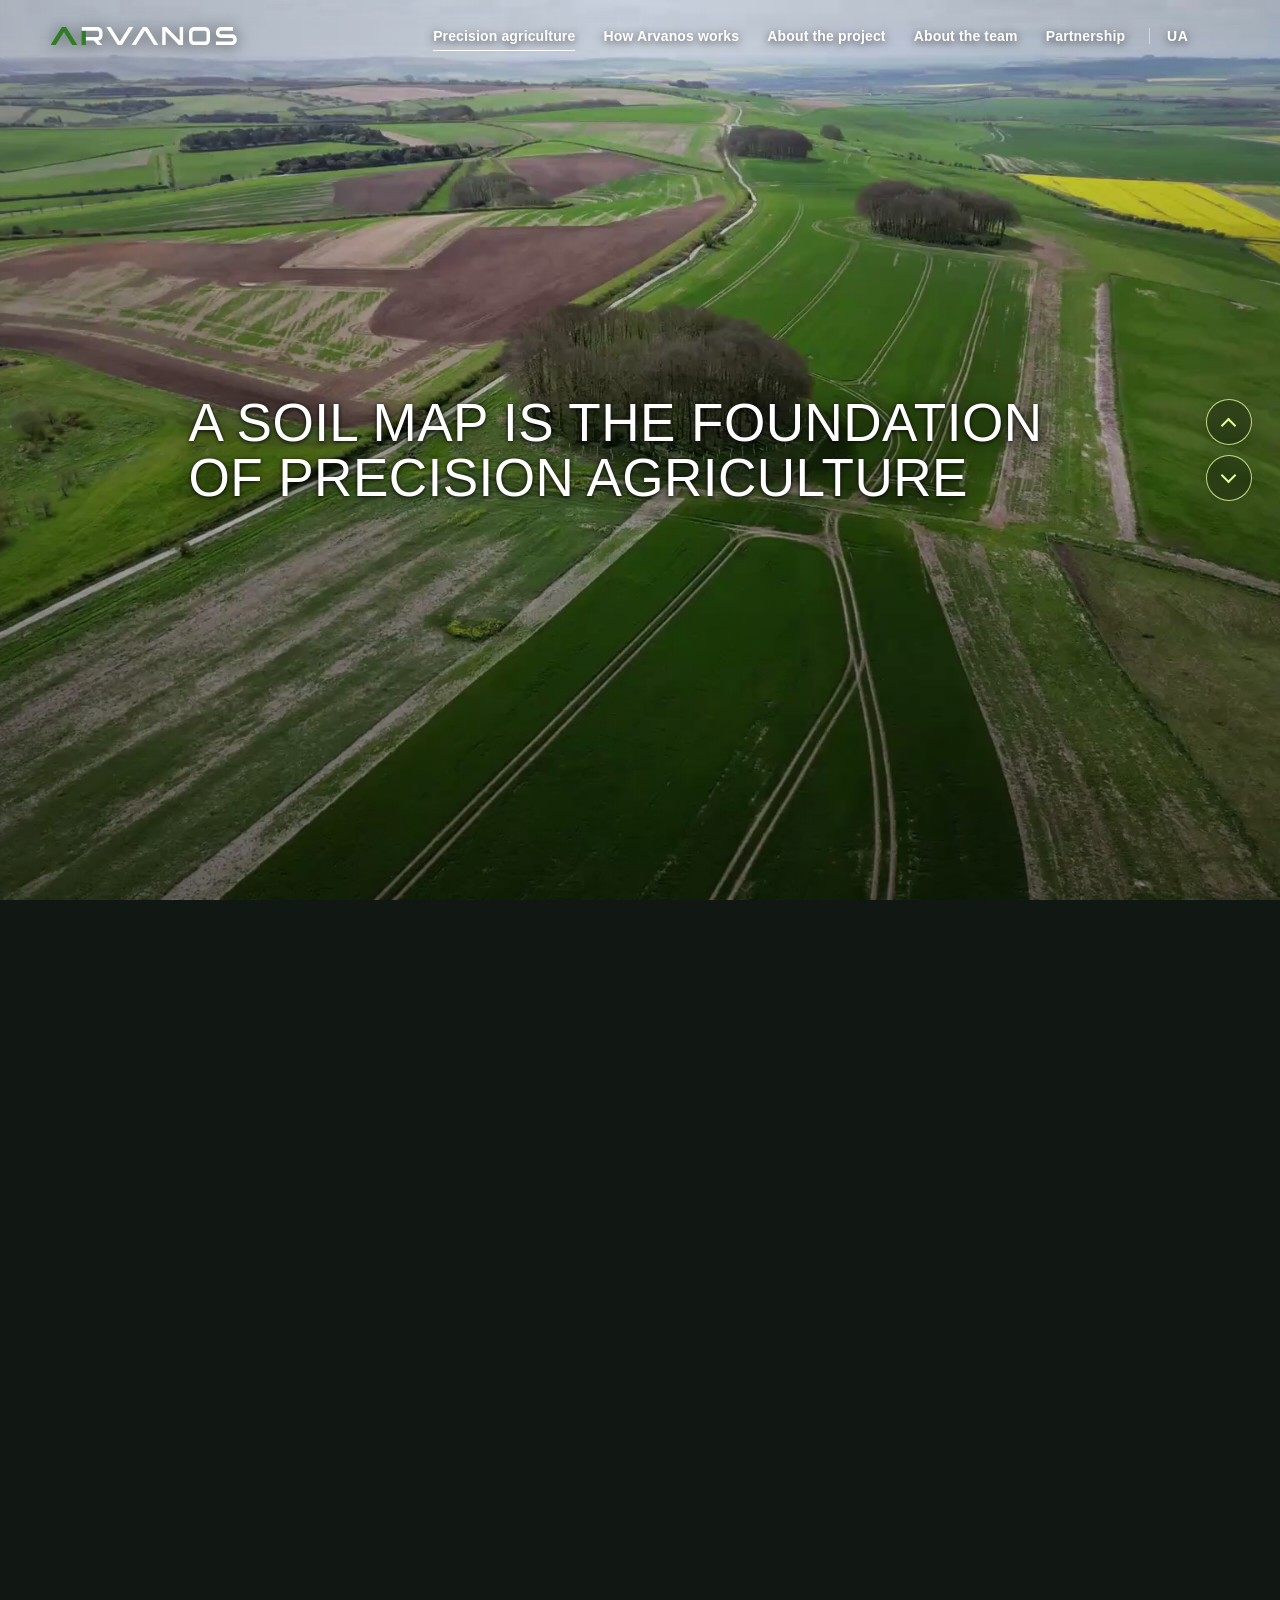
==== commit 5a08ba93: "Restore full map transition animation" ====
--- a/uk/index.html
+++ b/uk/index.html
@@ -23,7 +23,7 @@
     <link rel="alternate" hreflang="uk" href="https://arvanos.com/uk/" />
     <link rel="alternate" hreflang="x-default" href="https://arvanos.com/" />
     <link rel="icon" href="../assets/arvanos-favicon-a.svg?v=20260819-a2" type="image/svg+xml" />
-    <link rel="stylesheet" href="../field-transition-demo.css?v=20260819-release1" />
+    <link rel="stylesheet" href="../field-transition-demo.css?v=20260820-release2" />
   </head>
   <body data-language-entry>
     <a class="skip-link" href="#start">Перейти до змісту</a>
@@ -259,7 +259,7 @@
             <p class="section-kicker">ARVANOS</p>
             <h2>DYNAS MAYA БАЧИТЬ ПОЛЕ ЗГОРИ.</h2>
             <p>Maya — легкий польовий агент Dynas. Вона облітає поле, збирає актуальні гіперспектральні дані та виявляє поверхневі неоднорідності.</p>
-            <p>ШІ-ядро аналізує отримані дані в режимі онлайн і за потреби спрямовує Maya на повторне обстеження окремих ділянок із вищою деталізацією. Maya може повторювати обльоти протягом вегетації, виявляючи нові неоднорідності й ділянки для уточнення. У перспективі за допомогою Maya система зможе своєчасно розпізнавати хвороби та шкідників.</p>
+            <p>ШІ-ядро аналізує отримані дані в режимі онлайн і за потреби спрямовує Maya на повторне обстеження окремих ділянок із вищою деталізацією. Maya може повторювати обльоти протягом вегетації, виявляючи нові неоднорідності й ділянки для уточнення.</p>
           </div>
         </article>
 
@@ -311,6 +311,15 @@
             <h2>УСІ ЕТАПИ ОНЛАЙН КООРДИНУЄ ШІ-ЯДРО ARVANOS.</h2>
             <p>Кожен новий шар даних повертається в систему. Arvanos оновлює карту, показує, де вона вже надійна, а де потребує уточнення, і коригує наступні завдання для Maya та Herus.</p>
             <p>Так початкова карта послідовно перетворюється на перевірену та калібровану — і продовжує уточнюватися протягом сезону.</p>
+          </div>
+        </article>
+
+        <article class="story-step story-step--arvanos" data-scene="track" data-section="2" data-map-status="hidden" data-future-action-demo="true" data-note-title="РОЗВИТОК ПОЛЬОВИХ АГЕНТІВ" data-note-body="Нові сенсори розширюють можливості Maya · нові робочі модулі — можливості Herus" data-note-detail="Від спостереження й вимірювання — до автономних польових дій">
+          <div class="story-card">
+            <p class="section-kicker">НАСТУПНИЙ РІВЕНЬ</p>
+            <h2>ARVANOS ЗМОЖЕ ПЕРЕТВОРЮВАТИ ВИЯВЛЕНУ ПРОБЛЕМУ НА ТОЧНЕ ПОЛЬОВЕ ЗАВДАННЯ.</h2>
+            <p>У перспективі Maya зможе своєчасно розпізнавати ознаки хвороб, шкідників і бур’янів. Arvanos визначатиме цільові зони та формуватиме завдання.</p>
+            <p>Herus зможе виконувати точкове внесення засобів захисту рослин — лише там, де це потрібно, без суцільної обробки поля.</p>
           </div>
         </article>
 
@@ -333,7 +342,7 @@
 
     <script src="../assets/field-motion-track.js"></script>
     <script src="../assets/field-plan-reconstructed.js"></script>
-    <script src="../language.js?v=20260819-release2"></script>
-    <script src="../field-transition-demo.js?v=20260819-release1"></script>
+    <script src="../language.js?v=20260820-release4"></script>
+    <script src="../field-transition-demo.js?v=20260821-release4"></script>
   </body>
 </html>
--- a/field-transition-demo.css
+++ b/field-transition-demo.css
@@ -494,6 +494,7 @@
 .scene-note__detail,
 .maya-note__masked { color: #ffe0a8; }
 body.map-ready.scene-note-mode .scene-note { opacity: 1; transform: none; }
+body.future-action-mode.scene-note-mode .scene-note { opacity: 1; transform: none; }
 body.map-ready.method-maya-active:not(.herus-targets-mode) .maya-note { opacity: 1; transform: none; }
 body.map-layer-vegetation-active .maya-note__masked { display: none; }
 body.map-layer-compaction-active .maya-note { opacity: 0 !important; }
